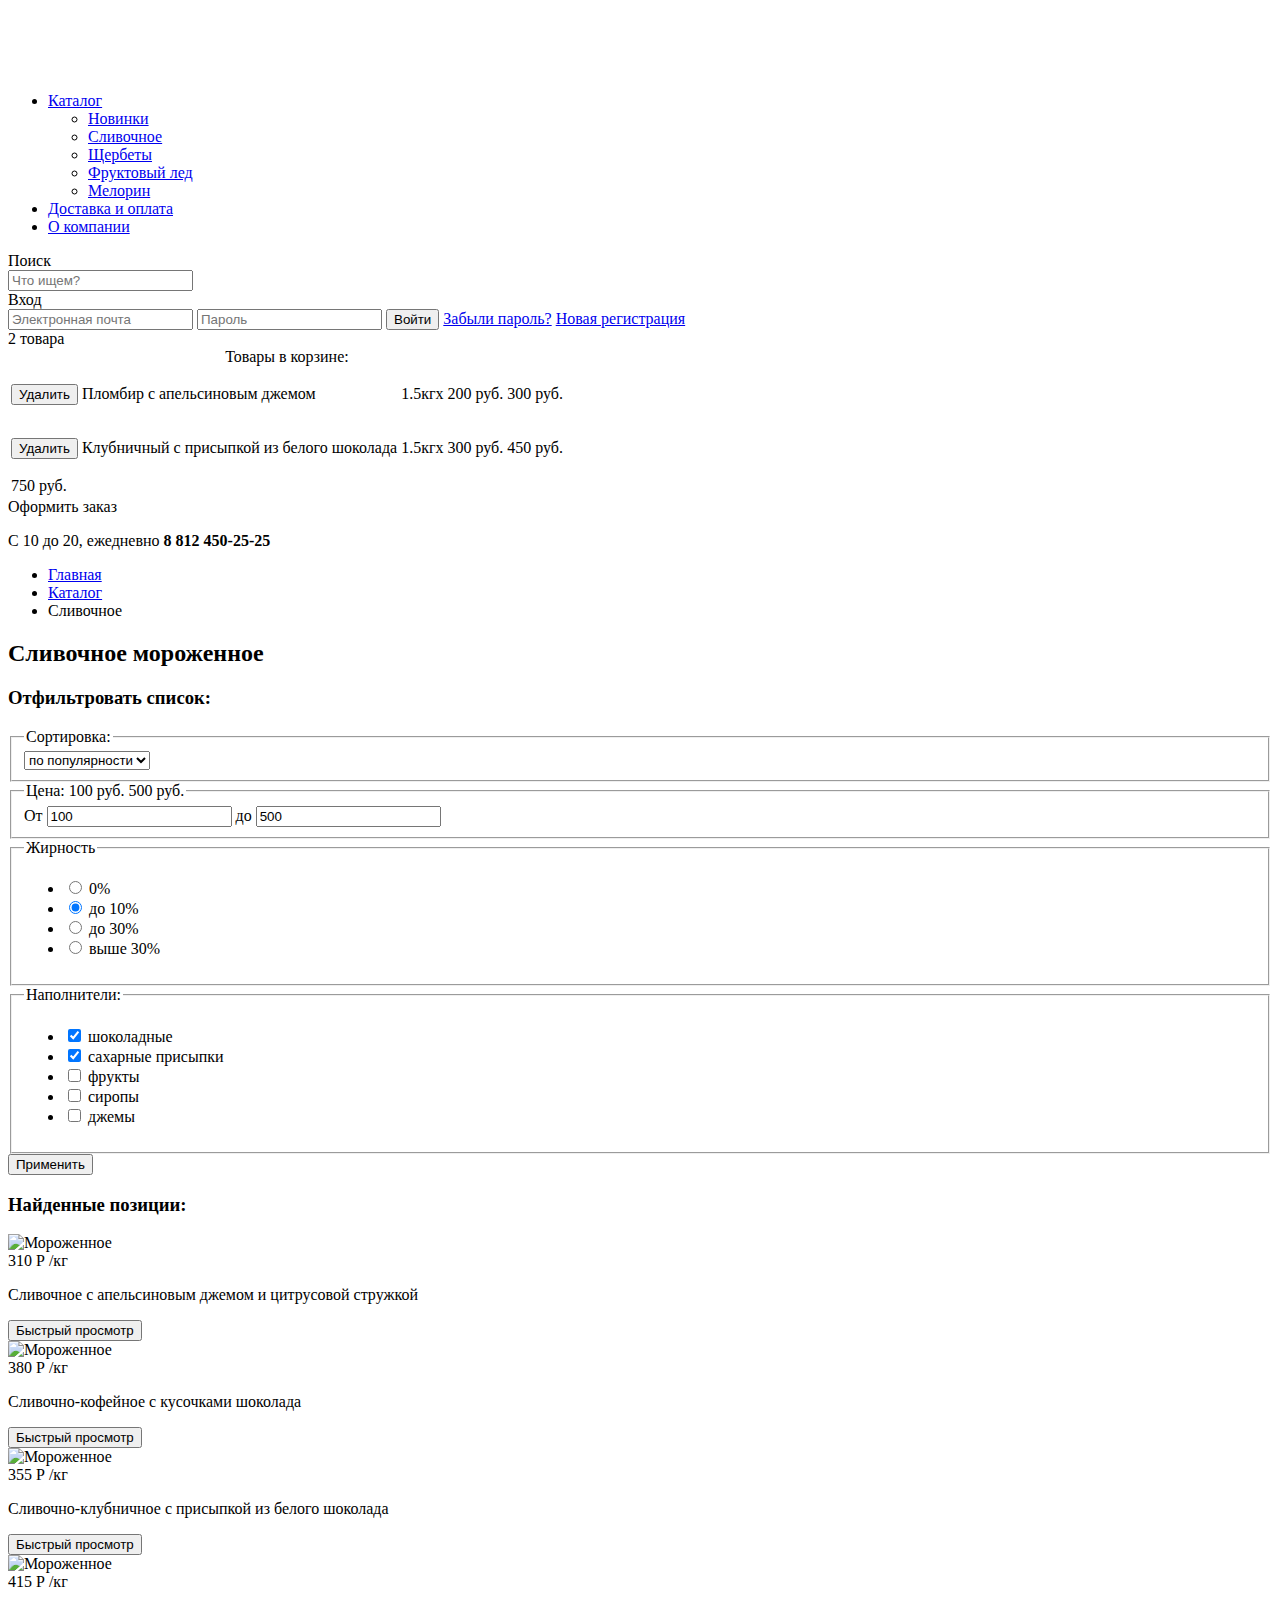
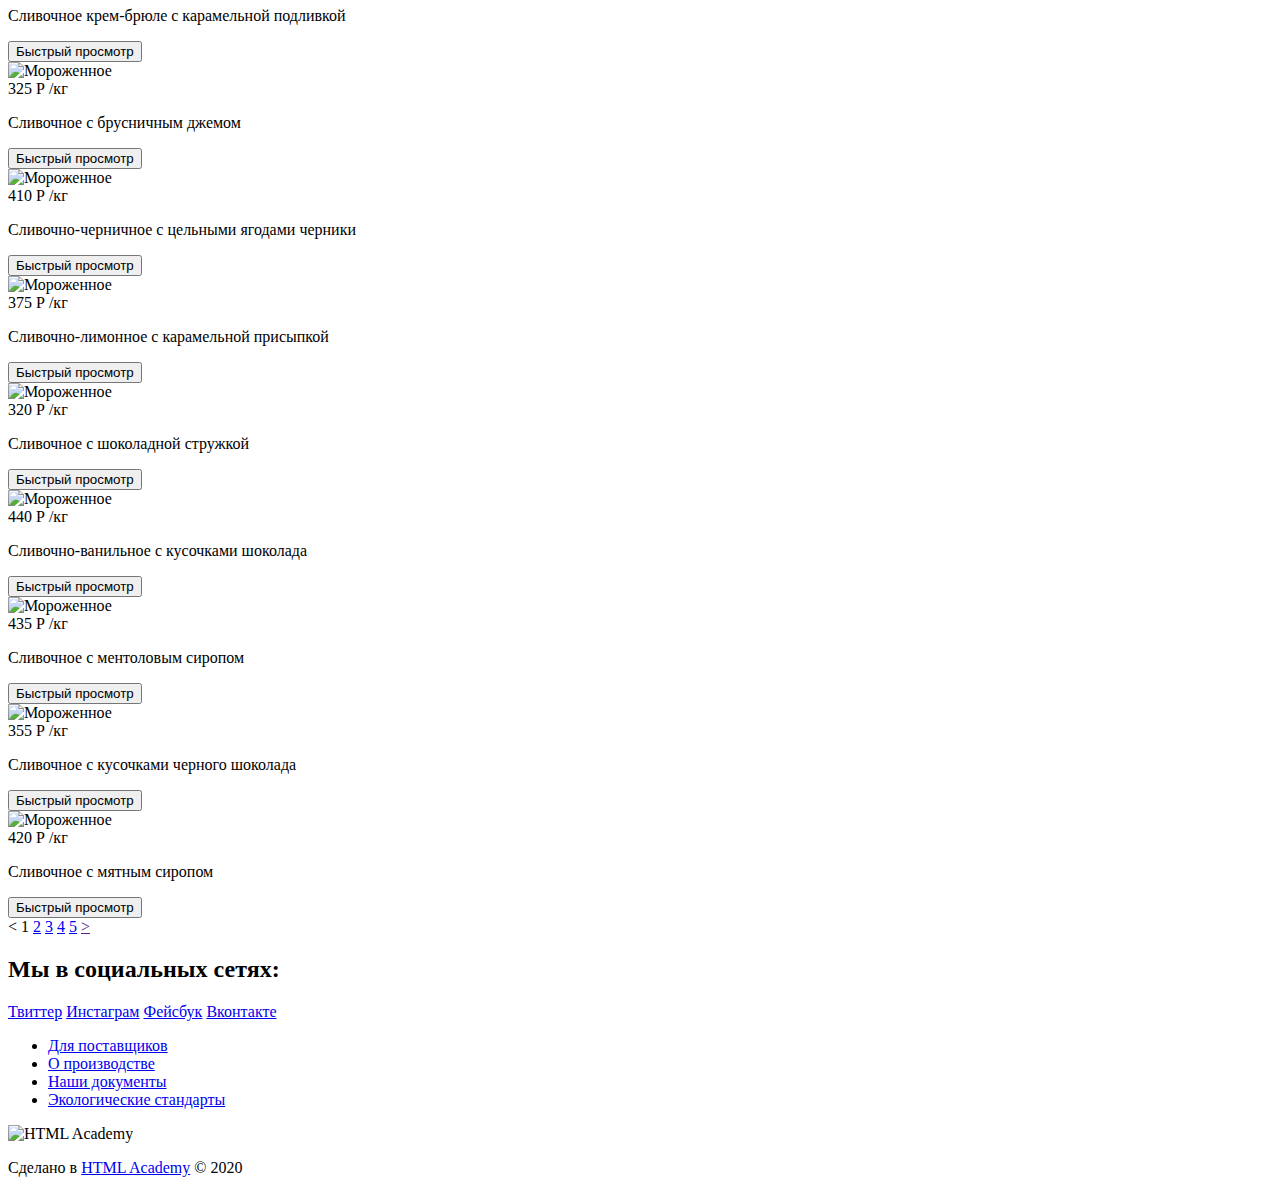
==== catalog.html @ 7e420ec6 "Правки в index" ====
<!DOCTYPE html>
<html lang="ru">
<head>

</head>
<body>
	<div class="page-wraper">
		<header class="page-header">
			<div class="page-header__logo">
				<a href="index.html">
				<img src="img/Logo.svg" alt="GllacyShop">
				</a>
			</div>
		<nav class="main-nav">
			<ul class="main-nav__items">
				<li class="main-nav__item">
					<a href="/" class="main-nav__link">Каталог</a>
					<ul class="main-nav__popup">
						<li class="main-nav__popup-item">
							<a href="/" class="main-nav__popup-header">Новинки</a>
						</li>
						<li class="main-nav__popup-item">
							<a href="/" class="main-nav__popup-link">Сливочное</a>
						</li>
						<li class="main-nav__popup-item">
							<a href="/" class="main-nav__popup-link">Щербеты</a>
						</li>
						<li class="main-nav__popup-item">
							<a href="/" class="main-nav__popup-link">Фруктовый лед</a>
						</li>
						<li class="main-nav__popup-item">
							<a href="/" class="main-nav__popup-link">Мелорин</a>
						</li>
					</ul>
				</li>
				<li class="main-nav__item">
					<a href="/" class="main-nav__link">Доставка и оплата</a>
				</li>
				<li class="main-nav__item">
					<a href="/" class="main-nav__link">О компании</a>
				</li>
			</ul>
		</nav>

			<div class="page-header__search">
				<span class="page-header__search-label">Поиск</span>
				<form class="page-header__search-form" id="search-form" action="/" method="get">
					<input type="text" name="search-query" placeholder="Что ищем?">
				</form>
			</div>

			<div class="page-header__user">
				<div class="page-header__user-login">
					<span class="page-heade__user-label">Вход</span>
					<form class="page-header__login-form" id="login-form" action="/" method="post">
						<input type="email" name="email" placeholder="Электронная почта">
						<input type="password" name="password" placeholder="Пароль">
						<input class="btn page-header__login-button" type="submit" value="Войти">
						<a href="#" class="page-header__login-link">Забыли пароль?</a>
						<a href="#" class="page-header__login-link">Новая регистрация</a>
					</form>
				</div>
				<div class="page-header__user-basket">
					<span class="page-header__basket-label">2 товара</span>
						<div class="page-header__basket-popup">
					
						<table class="page-header__basket-items">
							<caption class="visually-hidden">Товары в корзине:</caption>
							<tbody>
								<tr class="page-header__basket-item">
									<td>
										<button class="btn page-header__item-remove-btn">Удалить</button>
									</td>
									<td>
										<p class="page-header__item-desc">Пломбир с апельсиновым джемом</p>
									</td>
									<td>
										<span class="page-header__item-amount">1.5кг</span>x
										<span class = "page-header__item-price">200 руб.</span>
									</td>
									<td class="page-header__item-sum">300 руб.</td>
								</tr>
								<tr class="page-header__basket-item">
									<td>
										<button class="btn page-header__item-remove-btn">Удалить</button>
									</td>
									<td>
										<p class="page-header__item-desc">Клубничный с присыпкой из белого шоколада</p>
									</td>
									<td>
										<span class="page-header__item-amount">1.5кг</span>x
										<span class = "page-header__item-price">300 руб.</span>
									</td>
									<td class="page-header__item-sum">450 руб.</td>
								</tr>
							</tbody>
							<tfoot>
								<tr>
								<td colspan = "4">
									<span class="page-header__item-total">
										750 руб.
									</span>
								</td>
								</tr>
							</tfoot>
						</table>
						<a class="btn page-header__basket-btn" hred="/">Оформить заказ</a>
					</div>
				</div>
			</div>
			<div class="page-header__contacts">	
			<p>С 10 до 20, ежедневно <b>8 812 450-25-25</b></p>
			</div>
			
		</header>
		<main class="page-content">
			<div class="breadcrumbs">
				<ul class="breadcrumbs__items">
					<li class="breadcrumbs__item">
						<a class="breadcrumbs__link" href="index.html">Главная</a>
					</li>
					<li class="breadcrumbs__item">
						<a href="#" class="breadcrumbs__link">Каталог</a>
					</li>
					<li class="breadcrumbs__item">
						<a class="breadcrumbs__link">Сливочное</a>
					</li>
				</ul>
			</div>
			<section class="catalog">
				<h2 class="catalog__header">Сливочное мороженное</h2>
				<section class="catalog__filter">
				<h3 class="visually-hidden">Отфильтровать список:</h3>
				<form class="filter-form" id="filter-form" action="/" method="post">
					<fieldset class="filter-form__item">
						<legend class="filter-form__title">Сортировка:</legend>
						<select class="filter-form__sort" name="sort">
							<option value="pop">по популярности</option>
							<option value="price">по цене</option>
							<option value="novelty">новинки</option>
						</select>
					</fieldset>
					<fieldset class="filter-form__item">
						<legend class="filter-form__item">Цена:
						<span class="filter-form__price-label filter-form__price-label--nojs">
							<output class="catalog__lower-cost" name="lower-cost">100 руб.</output>
							<output class="catalog__upper-cost" name="upper-cost">500 руб.</output>
						</span>
						</legend>
						<div class="filter-form__price-range">
							От
							<input type="text" name="min-price" value="100">
							до
							<input type="text" name="max-price" value="500">
							<div class="filter-form__price-control filter-form__price-control--nojs">
								<div class="filter-form__range-scale">
									<div class="filter-form__range-bar"></div>
								</div>
								<div class="filter-form__range-min-toggle"></div>
								<div class="filter-form__range-max-toggle"></div>
							</div>
						</div>
					</fieldset>
					<fieldset class="filter-form__item">
						<legend class="filter-form__title">Жирность</legend>
						<ul class="filter-form__fatcontent">
							<li class="filter-form__fatcontent-item">
								<label class="filter-form__radio-control">
									<input type="radio" name="fatcontent" value="0">
									<span class="filter-form__radio-label">0%</span>
								</label>
							</li>

							<li class="filter-form__fatcontent-item">
								<label class="filter-form__radio-control">
									<input type="radio" name="fatcontent" value="b10" checked>
									<span class="filter-form__radio-icon"></span>
									<span class="filter-form__radio-label">до 10%</span>
								</label>
							</li>

							<li class="filter-form__fatcontent-item">
								<label class="filter-form__radio-control">
									<input type="radio" name="fatcontent" value="b30">
									<span class="filter-form__radio-icon"></span>
									<span class="filter-form__radio-label">до 30%</span>
								</label>
							</li>

							<li class="filter-form__fatcontent-item">
								<label class="filter-form__radio-control">
									<input type="radio" name="fatcontent" value="a30">
									<span class="filter-form__radio-icon"></span>
									<span class="filter-form__radio-label">выше 30%</span>
								</label>
							</li>
						</ul>
					</fieldset>
					<fieldset class="filter-form__item">
						<legend class="filter-form__title">Наполнители:</legend>
							<ul class="filter-form__fillers">
								<li class="filter-form__fillers-item">
									<label class="filter-form__checkbox-control">
										<input type="checkbox" name="filler-chocolate" checked>
										<span class="filter-form__checkbox-icon">шоколадные</span>
									</label>
								</li>

								<li class="filter-form__fillers-item">
									<label class="filter-form__checkbox-control">
										<input type="checkbox" name="filler-sugar" checked>
										<span class="filter-form__checkbox-icon">сахарные присыпки</span>
									</label>
								</li>

								<li class="filter-form__fillers-item">
									<label class="filter-form__checkbox-control">
										<input type="checkbox" name="filler-fruit">
										<span class="filter-form__checkbox-icon">фрукты</span>
									</label>
								</li>

								<li class="filter-form__fillers-item">
									<label class="filter-form__checkbox-control">
										<input type="checkbox" name="filler-syrup">
										<span class="filter-form__checkbox-icon">сиропы</span>
									</label>
								</li>

								<li class="filter-form__fillers-item">
									<label class="filter-form__checkbox-control">
										<input type="checkbox" name="filler-jam">
										<span class="filter-form__checkbox-icon">джемы</span>
									</label>
								</li>
							</ul>
					</fieldset>
					<input class="btn catalog__filter-form-btn" type="submit" value="Применить">
				</form>
				</section>	
				<section class="catalog__list">
					<h3 class="visually-hidden">Найденные позиции:</h3>
					<div class="catalog__list-items">
						<div class="product-item">
							<div class="product-item__img-wrap">
								<img class="product-item__img" src="/" alt="Мороженное">
							</div>
							<div class="product-item__price">
								<span class="product-item__cost">310 Р</span>
								<span class="product-item__mount">/кг</span>
							</div>
							<p class="product-item__desc">Сливочное с апельсиновым джемом и цитрусовой стружкой</p>
							<div class="product-item__hover-wrap">
								<button class="btn product-item__btn">Быстрый просмотр</button>
							</div>
						</div>

						<div class="product-item">
							<div class="product-item__img-wrap">
								<img class="product-item__img" src="/" alt="Мороженное">
							</div>
							<div class="product-item__price">
								<span class="product-item__cost">380 Р</span>
								<span class="product-item__mount">/кг</span>
							</div>
							<p class="product-item__desc">Сливочно-кофейное с кусочками шоколада</p>
							<div class="product-item__hover-wrap">
								<button class="btn product-item__btn">Быстрый просмотр</button>
							</div>
						</div>

						<div class="product-item">
							<div class="product-item__img-wrap">
								<img class="product-item__img" src="/" alt="Мороженное">
							</div>
							<div class="product-item__price">
								<span class="product-item__cost">355 Р</span>
								<span class="product-item__mount">/кг</span>
							</div>
							<p class="product-item__desc">Сливочно-клубничное с присыпкой из белого шоколада</p>
							<div class="product-item__hover-wrap">
								<button class="btn product-item__btn">Быстрый просмотр</button>
							</div>
						</div>

						<div class="product-item">
							<div class="product-item__img-wrap">
								<img class="product-item__img" src="/" alt="Мороженное">
							</div>
							<div class="product-item__price">
								<span class="product-item__cost">415 Р</span>
								<span class="product-item__mount">/кг</span>
							</div>
							<p class="product-item__desc">Сливочное крем-брюле с карамельной подливкой</p>
							<div class="product-item__hover-wrap">
								<button class="btn product-item__btn">Быстрый просмотр</button>
							</div>
						</div>

						<div class="product-item">
							<div class="product-item__img-wrap">
								<img class="product-item__img" src="/" alt="Мороженное">
							</div>
							<div class="product-item__price">
								<span class="product-item__cost">325 Р</span>
								<span class="product-item__mount">/кг</span>
							</div>
							<p class="product-item__desc">Сливочное с брусничным джемом</p>
							<div class="product-item__hover-wrap">
								<button class="btn product-item__btn">Быстрый просмотр</button>
							</div>
						</div>

						<div class="product-item">
							<div class="product-item__img-wrap">
								<img class="product-item__img" src="/" alt="Мороженное">
							</div>
							<div class="product-item__price">
								<span class="product-item__cost">410 Р</span>
								<span class="product-item__mount">/кг</span>
							</div>
							<p class="product-item__desc">Сливочно-черничное с цельными ягодами черники</p>
							<div class="product-item__hover-wrap">
								<button class="btn product-item__btn">Быстрый просмотр</button>
							</div>
						</div>

						<div class="product-item">
							<div class="product-item__img-wrap">
								<img class="product-item__img" src="/" alt="Мороженное">
							</div>
							<div class="product-item__price">
								<span class="product-item__cost">375 Р</span>
								<span class="product-item__mount">/кг</span>
							</div>
							<p class="product-item__desc">Сливочно-лимонное с карамельной присыпкой</p>
							<div class="product-item__hover-wrap">
								<button class="btn product-item__btn">Быстрый просмотр</button>
							</div>
						</div>

						<div class="product-item">
							<div class="product-item__img-wrap">
								<img class="product-item__img" src="/" alt="Мороженное">
							</div>
							<div class="product-item__price">
								<span class="product-item__cost">320 Р</span>
								<span class="product-item__mount">/кг</span>
							</div>
							<p class="product-item__desc">Сливочное с шоколадной стружкой</p>
							<div class="product-item__hover-wrap">
								<button class="btn product-item__btn">Быстрый просмотр</button>
							</div>
						</div>

						<div class="product-item">
							<div class="product-item__img-wrap">
								<img class="product-item__img" src="/" alt="Мороженное">
							</div>
							<div class="product-item__price">
								<span class="product-item__cost">440 Р</span>
								<span class="product-item__mount">/кг</span>
							</div>
							<p class="product-item__desc">Сливочно-ванильное с кусочками шоколада</p>
							<div class="product-item__hover-wrap">
								<button class="btn product-item__btn">Быстрый просмотр</button>
							</div>
						</div>

						<div class="product-item">
							<div class="product-item__img-wrap">
								<img class="product-item__img" src="/" alt="Мороженное">
							</div>
							<div class="product-item__price">
								<span class="product-item__cost">435 Р</span>
								<span class="product-item__mount">/кг</span>
							</div>
							<p class="product-item__desc">Сливочное с ментоловым сиропом</p>
							<div class="product-item__hover-wrap">
								<button class="btn product-item__btn">Быстрый просмотр</button>
							</div>
						</div>

						<div class="product-item">
							<div class="product-item__img-wrap">
								<img class="product-item__img" src="/" alt="Мороженное">
							</div>
							<div class="product-item__price">
								<span class="product-item__cost">355 Р</span>
								<span class="product-item__mount">/кг</span>
							</div>
							<p class="product-item__desc">Сливочное с кусочками черного шоколада</p>
							<div class="product-item__hover-wrap">
								<button class="btn product-item__btn">Быстрый просмотр</button>
							</div>
						</div>

						<div class="product-item">
							<div class="product-item__img-wrap">
								<img class="product-item__img" src="/" alt="Мороженное">
							</div>
							<div class="product-item__price">
								<span class="product-item__cost">420 Р</span>
								<span class="product-item__mount">/кг</span>
							</div>
							<p class="product-item__desc">Сливочное с мятным сиропом</p>
							<div class="product-item__hover-wrap">
								<button class="btn product-item__btn">Быстрый просмотр</button>
							</div>
						</div>
					</div>
				</section>
				<div class="catalog__paginator">
					<a class="catalog__prev-page">&lt;</a>
					<a class="catalog__curr-page">1</a>
					<a href="#">2</a>
					<a href="#">3</a>
					<a href="#">4</a>
					<a href="#">5</a>
					<a class="catalog__next-page" href="">&gt;</a>
				</div>			
			</section>
		</main>
		<footer class="page-footer">
			<section class="social">
				<h2 class="visually-hidden">Мы в социальных сетях:</h2>
					<a class="social__btn social__btn--tw" href="http://twitter.com">Твиттер</a>
					<a class="social__btn social__btn--inst" href="https://www.instagram.com">Инстаграм</a>
					<a class="social__btn social__btn--fb" href="http://facebook.com">Фейсбук</a>
					<a class="social__btn social__btn--vk" href="http://vk.com">Вконтакте</a>
			</section>
				<div class="page-footer__nav">
					<ul class="page-footer__nav-items">
						<li class="page-footer__nav-item page-footer__nav-item--partners">
							<a href="#">Для поставщиков</a>
						</li>
						<li class="page-footer__nav-item">
							<a href="#">О производстве</a>
						</li>
						<li class="page-footer__nav-item">
							<a href="#">Наши документы</a>
						</li>
						<li class="page-footer__nav-item">
							<a href="#">Экологические стандарты</a>
						</li>
					</ul>
				</div>
				<div class="page-footer__copyright">
					<img class="page-footer__copyright-logo" src="/" alt="HTML Academy">
						<p>
						Сделано в <a href="https://htmlacademy.ru">HTML Academy</a> © 2020
						</p>
				</div>
		</footer>
		</div>
							
	</body>
</html>
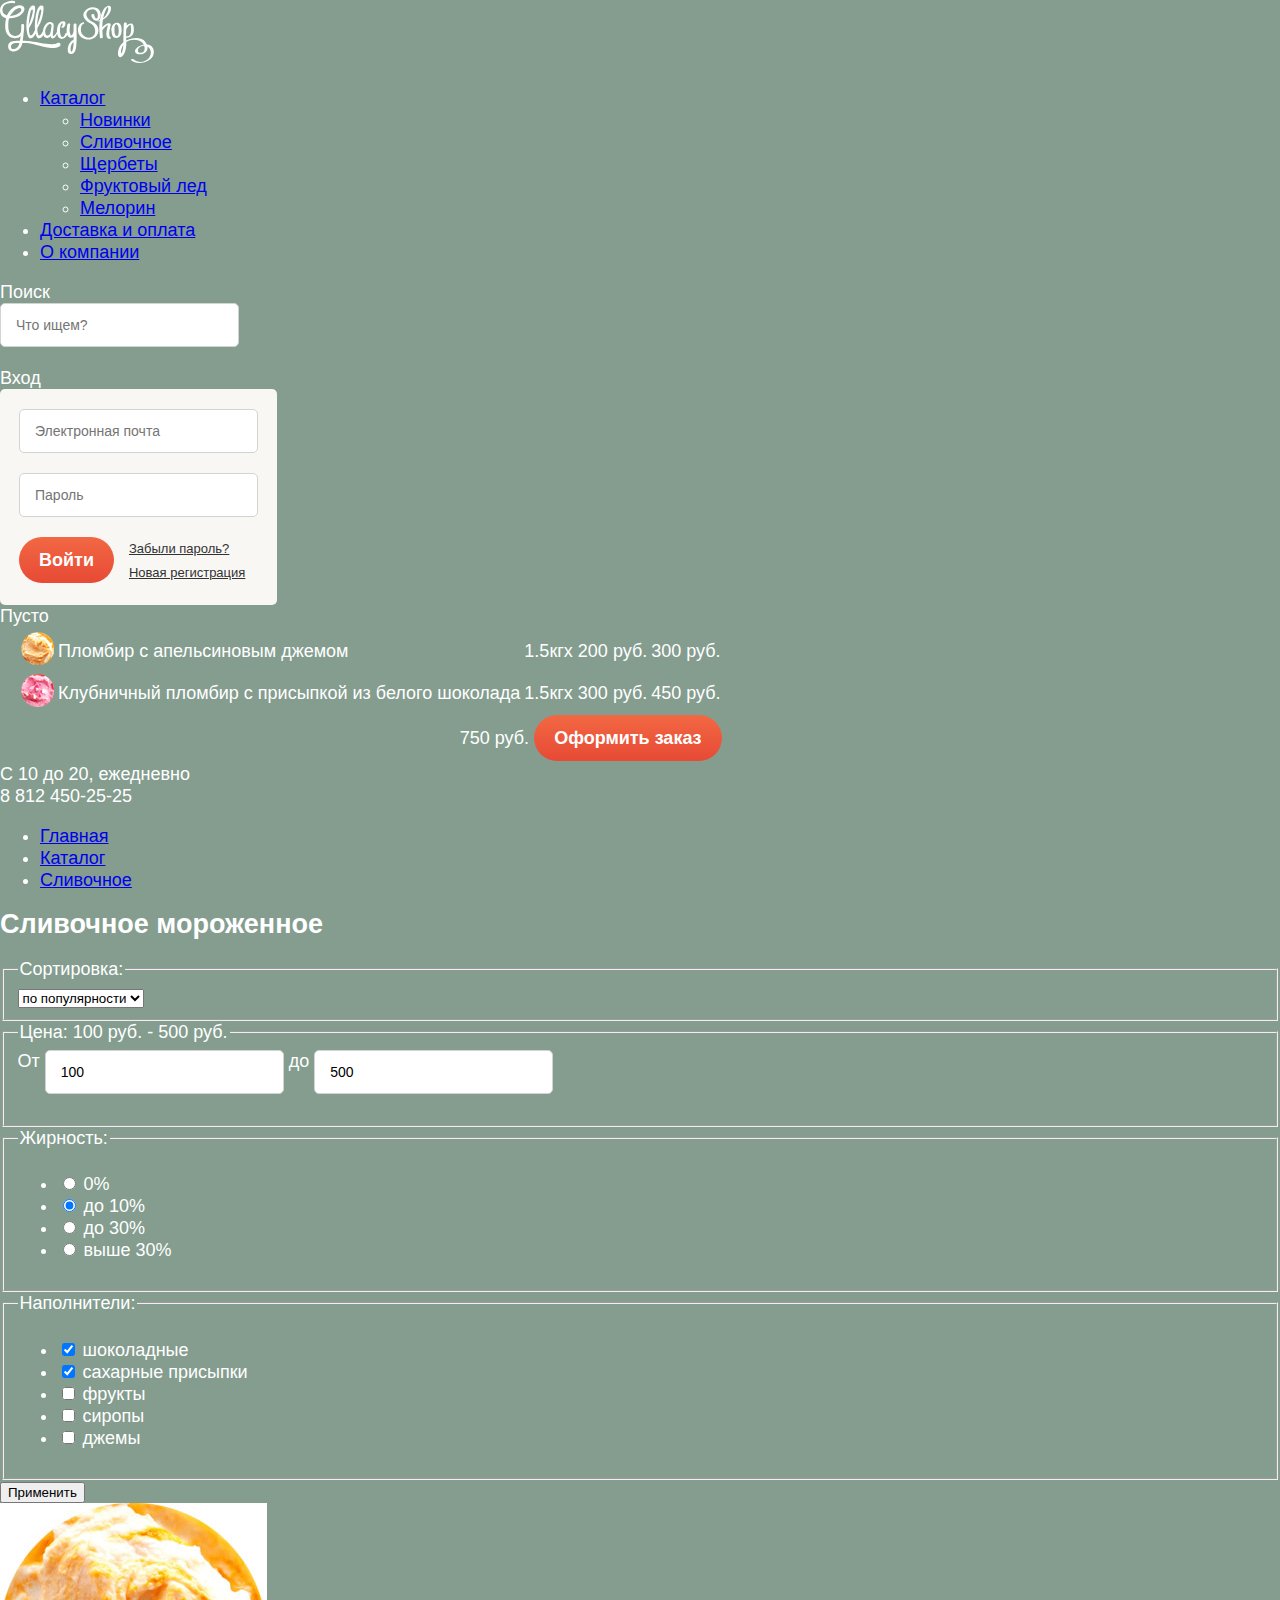
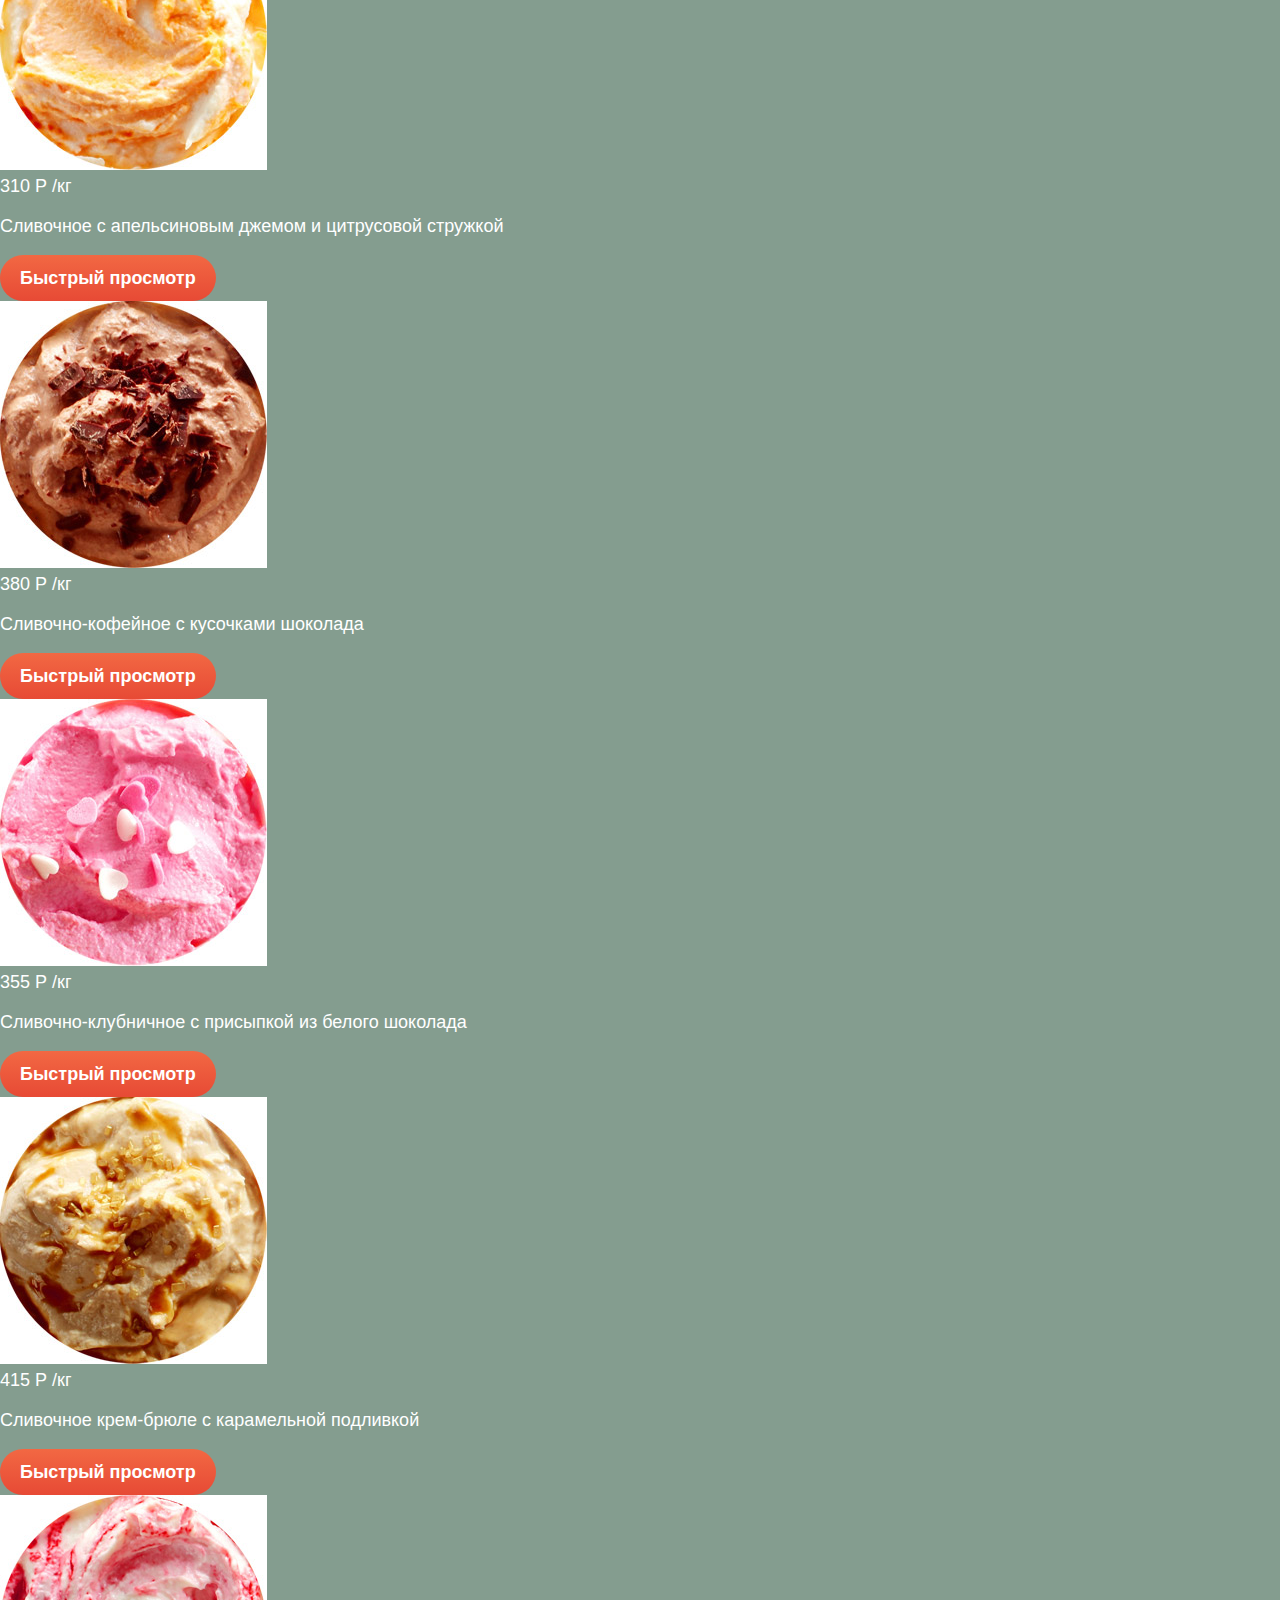
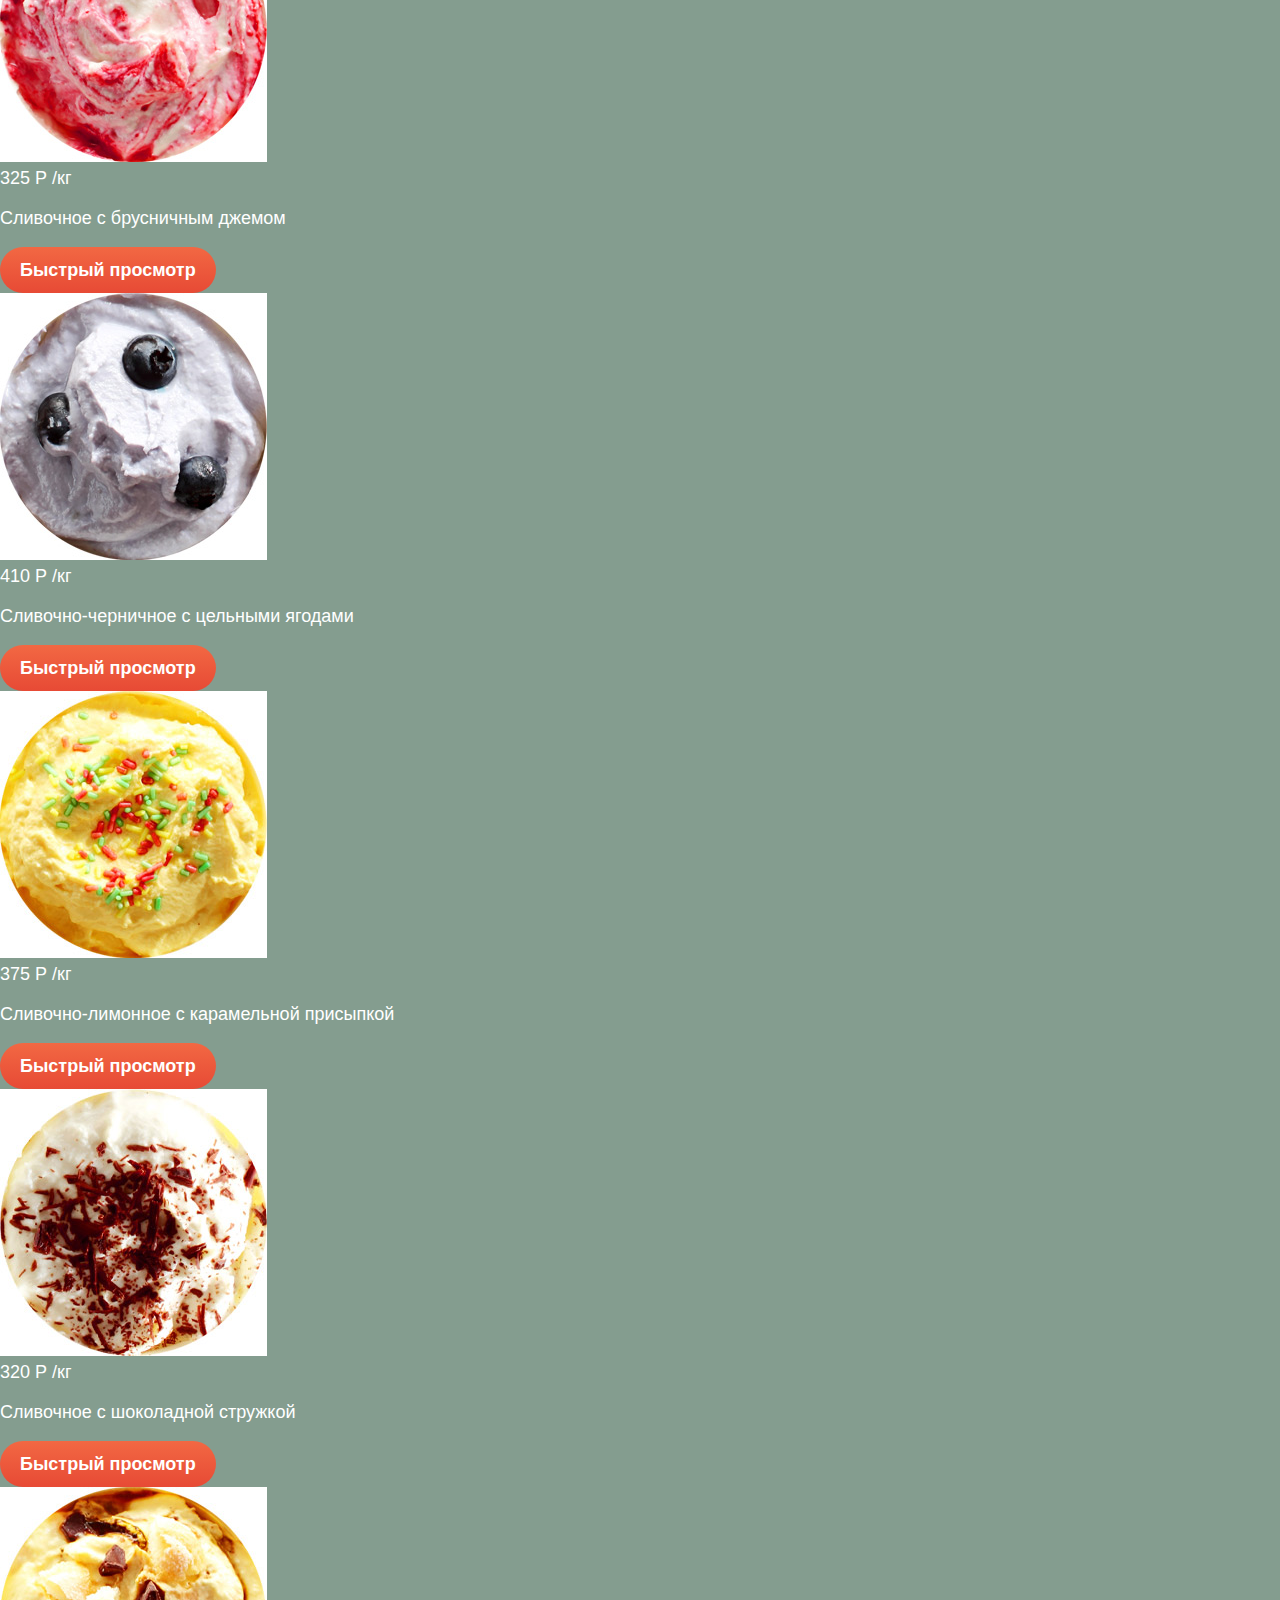
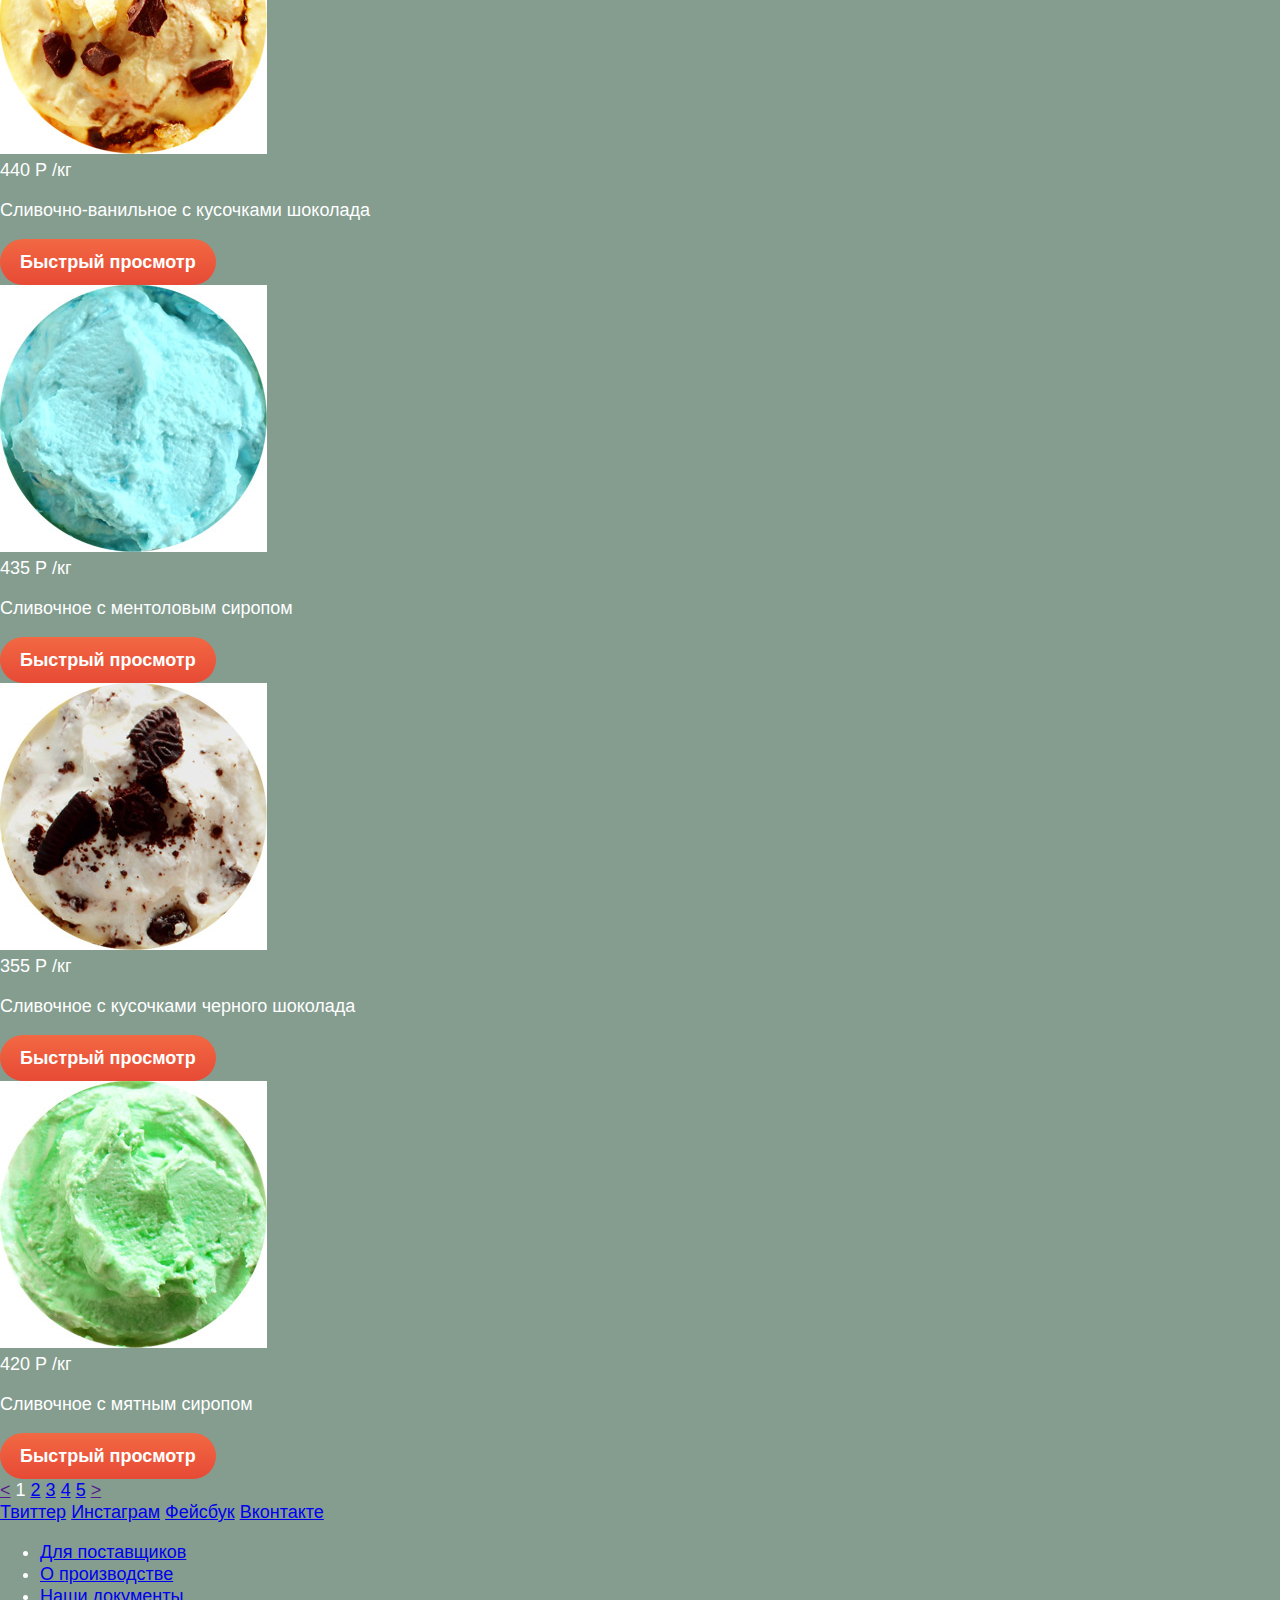
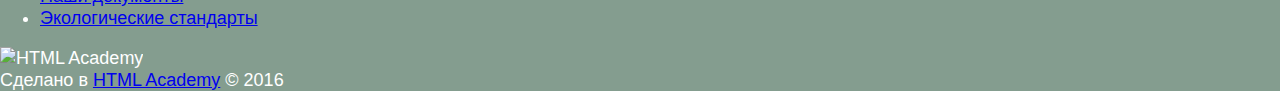
==== commit 0f27a7d1: "style.css" ====
--- a/catalog.html
+++ b/catalog.html
@@ -1,20 +1,20 @@
 <!DOCTYPE html>
 <html lang="ru">
 <head>
-
+	<meta charset="utf-8">
+	<title>Gllacy</title>
+	<link rel="stylesheet" href="css/style.css">
 </head>
 <body>
 	<div class="page-wraper">
 		<header class="page-header">
 			<div class="page-header__logo">
-				<a href="index.html">
 				<img src="img/Logo.svg" alt="GllacyShop">
-				</a>
 			</div>
 		<nav class="main-nav">
 			<ul class="main-nav__items">
 				<li class="main-nav__item">
-					<a href="/" class="main-nav__link">Каталог</a>
+					<a href="/catalog.html" class="main-nav__link">Каталог</a>
 					<ul class="main-nav__popup">
 						<li class="main-nav__popup-item">
 							<a href="/" class="main-nav__popup-header">Новинки</a>
@@ -43,7 +43,8 @@
 		</nav>
 
 			<div class="page-header__search">
-				<span class="page-header__search-label">Поиск</span>
+				<span class="page-header__search-label">Поиск
+				</span>
 				<form class="page-header__search-form" id="search-form" action="/" method="get">
 					<input type="text" name="search-query" placeholder="Что ищем?">
 				</form>
@@ -51,87 +52,107 @@
 
 			<div class="page-header__user">
 				<div class="page-header__user-login">
-					<span class="page-heade__user-label">Вход</span>
-					<form class="page-header__login-form" id="login-form" action="/" method="post">
+					<span class="page-header__label page-header__label--login">Вход</span>
+					<form class="login-form" id="login-form" action="/" method="post">
 						<input type="email" name="email" placeholder="Электронная почта">
 						<input type="password" name="password" placeholder="Пароль">
-						<input class="btn page-header__login-button" type="submit" value="Войти">
-						<a href="#" class="page-header__login-link">Забыли пароль?</a>
-						<a href="#" class="page-header__login-link">Новая регистрация</a>
+						<input class="btn" type="submit" value="Войти">
+						<div class="login-form__link-items">
+						<a class="login-form__link-item" href="#">Забыли пароль?</a>
+						<a class="login-form__link-item" href="#">Новая регистрация</a>
+						</div>
 					</form>
 				</div>
 				<div class="page-header__user-basket">
-					<span class="page-header__basket-label">2 товара</span>
+					<span class="page-header__label page-header__label--basket">Пусто</span>
 						<div class="page-header__basket-popup">
-					
-						<table class="page-header__basket-items">
+						<table class="basket-table">
 							<caption class="visually-hidden">Товары в корзине:</caption>
 							<tbody>
-								<tr class="page-header__basket-item">
-									<td>
-										<button class="btn page-header__item-remove-btn">Удалить</button>
-									</td>
-									<td>
-										<p class="page-header__item-desc">Пломбир с апельсиновым джемом</p>
-									</td>
-									<td>
-										<span class="page-header__item-amount">1.5кг</span>x
-										<span class = "page-header__item-price">200 руб.</span>
-									</td>
-									<td class="page-header__item-sum">300 руб.</td>
+								<tr class="basket-table__item">
+									<td class="basket-table__col-control">
+										<button class="basket-table__btn basket-table__btn--remove">Удалить</button>
+									</td>
+									<td class="basket-table__col-preview">
+										<img src="img/basket-icon-1.png" alt="Пломбир с апельсиновым джемом">
+									</td>
+									<td class="basket-table__col-label">Пломбир с апельсиновым джемом</td>
+									<td class="basket-table__col-price">
+										<span class="basket-table__amount">1.5кг</span>x
+										<span class = "basket-table__price">200 руб.</span>
+									</td>
+									<td class="basket-table__col-sum">
+										<span class="basket-table__sum">300 руб.</span>
+									</td>
 								</tr>
-								<tr class="page-header__basket-item">
-									<td>
-										<button class="btn page-header__item-remove-btn">Удалить</button>
-									</td>
-									<td>
-										<p class="page-header__item-desc">Клубничный с присыпкой из белого шоколада</p>
-									</td>
-									<td>
-										<span class="page-header__item-amount">1.5кг</span>x
-										<span class = "page-header__item-price">300 руб.</span>
-									</td>
-									<td class="page-header__item-sum">450 руб.</td>
+								<tr class="basket-table__item">
+									<td class="basket-table__col-control">
+										<button class="basket-table__btn basket-table__btn--remove">Удалить</button>
+									</td>
+
+									<td class="basket-table__col-preview">
+										<img src="img/basket-icon-2.png" alt="Клубничный пломбир с присыпкой из белого шоколада">
+									</td>
+									<td class="basket-table__col-label">
+										Клубничный пломбир с присыпкой из белого шоколада
+									</td>
+									<td class="basket-table__col-price">
+										<span class="basket-table__amount">1.5кг</span>x
+										<span class = "basket-table__price">300 руб.</span>
+									</td>
+									<td class="basket-table__col-sum">
+										<span class="basket-table__sum">450 руб.</span>
+									</td>
 								</tr>
 							</tbody>
 							<tfoot>
-								<tr>
-								<td colspan = "4">
-									<span class="page-header__item-total">
+								<tr class="basket-table__item basket-table__item--total">
+								<td colspan = "5">
+									<span class="basket-table__total">
 										750 руб.
 									</span>
+									<a class="btn" href="/">Оформить заказ</a>
 								</td>
 								</tr>
 							</tfoot>
 						</table>
-						<a class="btn page-header__basket-btn" hred="/">Оформить заказ</a>
 					</div>
 				</div>
 			</div>
+
 			<div class="page-header__contacts">	
-			<p>С 10 до 20, ежедневно <b>8 812 450-25-25</b></p>
+				<div class="page-header__contacts-days">С 10 до 20, ежедневно</div>
+				<div class="page-header__contacts-tel">8 812 450-25-25</div>
 			</div>
-			
 		</header>
+
+
+
 		<main class="page-content">
 			<div class="breadcrumbs">
 				<ul class="breadcrumbs__items">
+
 					<li class="breadcrumbs__item">
 						<a class="breadcrumbs__link" href="index.html">Главная</a>
 					</li>
+
 					<li class="breadcrumbs__item">
 						<a href="#" class="breadcrumbs__link">Каталог</a>
 					</li>
+
 					<li class="breadcrumbs__item">
-						<a class="breadcrumbs__link">Сливочное</a>
+						<a href="#" class="breadcrumbs__link">Сливочное</a>
 					</li>
+
 				</ul>
 			</div>
+
+
 			<section class="catalog">
 				<h2 class="catalog__header">Сливочное мороженное</h2>
 				<section class="catalog__filter">
 				<h3 class="visually-hidden">Отфильтровать список:</h3>
-				<form class="filter-form" id="filter-form" action="/" method="post">
+				<form class="filter-form" id="filter-form" action="/" method="get">
 					<fieldset class="filter-form__item">
 						<legend class="filter-form__title">Сортировка:</legend>
 						<select class="filter-form__sort" name="sort">
@@ -141,17 +162,17 @@
 						</select>
 					</fieldset>
 					<fieldset class="filter-form__item">
-						<legend class="filter-form__item">Цена:
+						<legend class="filter-form__title">Цена:
 						<span class="filter-form__price-label filter-form__price-label--nojs">
-							<output class="catalog__lower-cost" name="lower-cost">100 руб.</output>
+							<output class="catalog__lower-cost" name="lower-cost">100 руб.</output> -
 							<output class="catalog__upper-cost" name="upper-cost">500 руб.</output>
 						</span>
 						</legend>
 						<div class="filter-form__price-range">
 							От
-							<input type="text" name="min-price" value="100">
+							<input type="text" name="min-price" value="100" pattern="[0-9]*">
 							до
-							<input type="text" name="max-price" value="500">
+							<input type="text" name="max-price" value="500" pattern="[0-9]*">
 							<div class="filter-form__price-control filter-form__price-control--nojs">
 								<div class="filter-form__range-scale">
 									<div class="filter-form__range-bar"></div>
@@ -162,11 +183,12 @@
 						</div>
 					</fieldset>
 					<fieldset class="filter-form__item">
-						<legend class="filter-form__title">Жирность</legend>
+						<legend class="filter-form__title">Жирность:</legend>
 						<ul class="filter-form__fatcontent">
 							<li class="filter-form__fatcontent-item">
 								<label class="filter-form__radio-control">
 									<input type="radio" name="fatcontent" value="0">
+									<span class="filter-form__radio-icon"></span>
 									<span class="filter-form__radio-label">0%</span>
 								</label>
 							</li>
@@ -202,40 +224,45 @@
 								<li class="filter-form__fillers-item">
 									<label class="filter-form__checkbox-control">
 										<input type="checkbox" name="filler-chocolate" checked>
-										<span class="filter-form__checkbox-icon">шоколадные</span>
+										<span class="filter-form__checkbox-icon"></span>
+										<span class="filter-form__checkbox-label">шоколадные</span>
 									</label>
 								</li>
 
 								<li class="filter-form__fillers-item">
 									<label class="filter-form__checkbox-control">
 										<input type="checkbox" name="filler-sugar" checked>
-										<span class="filter-form__checkbox-icon">сахарные присыпки</span>
+										<span class="filter-form__checkbox-icon"></span>
+										<span class="filter-form__checkbox-label">сахарные присыпки</span>
 									</label>
 								</li>
 
 								<li class="filter-form__fillers-item">
 									<label class="filter-form__checkbox-control">
 										<input type="checkbox" name="filler-fruit">
-										<span class="filter-form__checkbox-icon">фрукты</span>
+										<span class="filter-form__checkbox-icon"></span>
+										<span class="filter-form__checkbox-label">фрукты</span>
 									</label>
 								</li>
 
 								<li class="filter-form__fillers-item">
 									<label class="filter-form__checkbox-control">
 										<input type="checkbox" name="filler-syrup">
-										<span class="filter-form__checkbox-icon">сиропы</span>
+										<span class="filter-form__checkbox-icon"></span>
+										<span class="filter-form__checkbox-label">сиропы</span>
 									</label>
 								</li>
 
 								<li class="filter-form__fillers-item">
 									<label class="filter-form__checkbox-control">
 										<input type="checkbox" name="filler-jam">
-										<span class="filter-form__checkbox-icon">джемы</span>
+										<span class="filter-form__checkbox-icon"></span>
+										<span class="filter-form__checkbox-label">джемы</span>
 									</label>
 								</li>
 							</ul>
 					</fieldset>
-					<input class="btn catalog__filter-form-btn" type="submit" value="Применить">
+					<input class="filter-form__btn" type="submit" value="Применить">
 				</form>
 				</section>	
 				<section class="catalog__list">
@@ -243,7 +270,8 @@
 					<div class="catalog__list-items">
 						<div class="product-item">
 							<div class="product-item__img-wrap">
-								<img class="product-item__img" src="/" alt="Мороженное">
+								<img class="product-item__img" src="img/ice-cream-1.jpg" width="267"
+								height="267" alt="Сливочное с апельсиновым джемом и цитрусовой стружкой">
 							</div>
 							<div class="product-item__price">
 								<span class="product-item__cost">310 Р</span>
@@ -257,7 +285,8 @@
 
 						<div class="product-item">
 							<div class="product-item__img-wrap">
-								<img class="product-item__img" src="/" alt="Мороженное">
+								<img class="product-item__img" src="img/ice-cream-2.jpg" width="267"
+								height="267" alt="Сливочно-кофейное с кусочками шоколада">
 							</div>
 							<div class="product-item__price">
 								<span class="product-item__cost">380 Р</span>
@@ -271,7 +300,8 @@
 
 						<div class="product-item">
 							<div class="product-item__img-wrap">
-								<img class="product-item__img" src="/" alt="Мороженное">
+								<img class="product-item__img" src="img/ice-cream-3.jpg" width="267"
+								height="267" alt="Сливочно-клубничное с присыпкой из белого шоколада">
 							</div>
 							<div class="product-item__price">
 								<span class="product-item__cost">355 Р</span>
@@ -285,7 +315,8 @@
 
 						<div class="product-item">
 							<div class="product-item__img-wrap">
-								<img class="product-item__img" src="/" alt="Мороженное">
+								<img class="product-item__img" src="img/ice-cream-4.jpg" width="267"
+								height="267" alt="Сливочное крем-брюле с карамельной подливкой">
 							</div>
 							<div class="product-item__price">
 								<span class="product-item__cost">415 Р</span>
@@ -296,10 +327,11 @@
 								<button class="btn product-item__btn">Быстрый просмотр</button>
 							</div>
 						</div>
-
-						<div class="product-item">
-							<div class="product-item__img-wrap">
-								<img class="product-item__img" src="/" alt="Мороженное">
+						
+						<div class="product-item">
+							<div class="product-item__img-wrap">
+								<img class="product-item__img" src="img/ice-cream-5.jpg" width="267"
+								height="267" alt="Сливочное с брусничным джемом">
 							</div>
 							<div class="product-item__price">
 								<span class="product-item__cost">325 Р</span>
@@ -313,21 +345,23 @@
 
 						<div class="product-item">
 							<div class="product-item__img-wrap">
-								<img class="product-item__img" src="/" alt="Мороженное">
+								<img class="product-item__img" src="img/ice-cream-6.jpg" width="267"
+								height="267" alt="Сливочно-черничное с цельными ягодами">
 							</div>
 							<div class="product-item__price">
 								<span class="product-item__cost">410 Р</span>
 								<span class="product-item__mount">/кг</span>
 							</div>
-							<p class="product-item__desc">Сливочно-черничное с цельными ягодами черники</p>
-							<div class="product-item__hover-wrap">
-								<button class="btn product-item__btn">Быстрый просмотр</button>
-							</div>
-						</div>
-
-						<div class="product-item">
-							<div class="product-item__img-wrap">
-								<img class="product-item__img" src="/" alt="Мороженное">
+							<p class="product-item__desc">Сливочно-черничное с цельными ягодами</p>
+							<div class="product-item__hover-wrap">
+								<button class="btn product-item__btn">Быстрый просмотр</button>
+							</div>
+						</div>
+
+						<div class="product-item">
+							<div class="product-item__img-wrap">
+								<img class="product-item__img" src="img/ice-cream-7.jpg" width="267"
+								height="267" alt="Сливочно-лимонное с карамельной присыпкой">
 							</div>
 							<div class="product-item__price">
 								<span class="product-item__cost">375 Р</span>
@@ -341,7 +375,8 @@
 
 						<div class="product-item">
 							<div class="product-item__img-wrap">
-								<img class="product-item__img" src="/" alt="Мороженное">
+								<img class="product-item__img" src="img/ice-cream-8.jpg" width="267"
+								height="267" alt="Сливочное с шоколадной стружкой">
 							</div>
 							<div class="product-item__price">
 								<span class="product-item__cost">320 Р</span>
@@ -353,9 +388,11 @@
 							</div>
 						</div>
 
-						<div class="product-item">
-							<div class="product-item__img-wrap">
-								<img class="product-item__img" src="/" alt="Мороженное">
+
+						<div class="product-item">
+							<div class="product-item__img-wrap">
+								<img class="product-item__img" src="img/ice-cream-9.jpg" width="267"
+								height="267" alt="Сливочно-ванильное с кусочками шоколада">
 							</div>
 							<div class="product-item__price">
 								<span class="product-item__cost">440 Р</span>
@@ -367,9 +404,11 @@
 							</div>
 						</div>
 
-						<div class="product-item">
-							<div class="product-item__img-wrap">
-								<img class="product-item__img" src="/" alt="Мороженное">
+
+						<div class="product-item">
+							<div class="product-item__img-wrap">
+								<img class="product-item__img" src="img/ice-cream-10.jpg" width="267"
+								height="267" alt="Сливочное с ментоловым сиропом">
 							</div>
 							<div class="product-item__price">
 								<span class="product-item__cost">435 Р</span>
@@ -381,9 +420,11 @@
 							</div>
 						</div>
 
-						<div class="product-item">
-							<div class="product-item__img-wrap">
-								<img class="product-item__img" src="/" alt="Мороженное">
+
+						<div class="product-item">
+							<div class="product-item__img-wrap">
+								<img class="product-item__img" src="img/ice-cream-11.jpg" width="267"
+								height="267" alt="Сливочное с кусочками черного шоколада">
 							</div>
 							<div class="product-item__price">
 								<span class="product-item__cost">355 Р</span>
@@ -395,9 +436,11 @@
 							</div>
 						</div>
 
-						<div class="product-item">
-							<div class="product-item__img-wrap">
-								<img class="product-item__img" src="/" alt="Мороженное">
+
+						<div class="product-item">
+							<div class="product-item__img-wrap">
+								<img class="product-item__img" src="img/ice-cream-12.jpg" width="267"
+								height="267" alt="Сливочное с мятным сиропом">
 							</div>
 							<div class="product-item__price">
 								<span class="product-item__cost">420 Р</span>
@@ -410,14 +453,14 @@
 						</div>
 					</div>
 				</section>
-				<div class="catalog__paginator">
-					<a class="catalog__prev-page">&lt;</a>
-					<a class="catalog__curr-page">1</a>
-					<a href="#">2</a>
-					<a href="#">3</a>
-					<a href="#">4</a>
-					<a href="#">5</a>
-					<a class="catalog__next-page" href="">&gt;</a>
+				<div class="paginator">
+					<a class="paginator__page-link paginator__page-link--prev" href="">&lt;</a>
+					<a class="paginator__page-link paginator__page-link--active">1</a>
+					<a href="#" class="paginator__page-link">2</a>
+					<a href="#" class="paginator__page-link">3</a>
+					<a href="#" class="paginator__page-link">4</a>
+					<a href="#" class="paginator__page-link">5</a>
+					<a class="paginator__page-link paginator__page-link--next" href="">&gt;</a>
 				</div>			
 			</section>
 		</main>
@@ -431,28 +474,34 @@
 			</section>
 				<div class="page-footer__nav">
 					<ul class="page-footer__nav-items">
-						<li class="page-footer__nav-item page-footer__nav-item--partners">
-							<a href="#">Для поставщиков</a>
-						</li>
+						<li class="page-footer__nav-item page-footer__nav-item--like">
+							<a class="page-footer__nav-link" href="#">Для поставщиков</a>
+						</li>
+
 						<li class="page-footer__nav-item">
-							<a href="#">О производстве</a>
-						</li>
+							<a class="page-footer__nav-link" href="#">О производстве</a>
+						</li>
+
 						<li class="page-footer__nav-item">
-							<a href="#">Наши документы</a>
-						</li>
+							<a class="page-footer__nav-link" href="#">Наши документы</a>
+						</li>
+
 						<li class="page-footer__nav-item">
-							<a href="#">Экологические стандарты</a>
-						</li>
+							<a class="page-footer__nav-link" href="#">Экологические стандарты</a>
+						</li>
+
 					</ul>
 				</div>
+
 				<div class="page-footer__copyright">
-					<img class="page-footer__copyright-logo" src="/" alt="HTML Academy">
-						<p>
-						Сделано в <a href="https://htmlacademy.ru">HTML Academy</a> © 2020
-						</p>
+					<img class="page-footer__copyright-logo" src="img/logo-htmlacademy-small" width="108" height="38" alt="HTML Academy">
+						<div class="page-footer__copyright-label">
+						Сделано в <a class="page-footer__copyright-link" href="https://htmlacademy.ru">HTML Academy</a> © 2016
+						</div>
 				</div>
+
 		</footer>
 		</div>
 							
 	</body>
-</html>
+</html>--- a/css/style.css
+++ b/css/style.css
@@ -0,0 +1,155 @@
+@font-face {
+font-family: "Roboto";
+src: local("Roboto Regular"), local("Roboto-Regular"), url("../fonts/roboto.woff") format("woff"), url("../fonts/roboto.woff2") format("woff2");
+font-weight: normal;
+font-style: normal;
+}
+@font-face {
+font-family: "Roboto";
+src: local("Roboto Medium"), local("Roboto-Medium"), url("../fonts/robotomedium.woff") format("woff"), url("../fonts/robotomedium.woff2") format("woff2");
+font-weight: bold;
+font-style: normal;
+}
+
+html,
+body {
+	margin: 0px;
+	padding: 0px;
+	font-family: "Roboto", "Arial", "sans-serif";
+	font-size: 18px;
+	line-height: 22px;
+	font-style:normal;
+	font-weight: normal;
+	color: #ffffff;
+	background-color: #849d8f;
+}
+
+input[type=text],
+input[type=email],
+input[type=password] {
+	display: inline-block;
+	vertical-align: top;
+	box-sizing: border-box;
+	padding: 9px 15px;
+	margin:0;
+	margin-bottom: 20px;
+	min-width: 239px;
+	font-family: "Roboto", "Arial", "sans-serif";
+	font-size: 14px;
+	line-height: 24px;
+	font-style: normal;
+	font-weight: normal;
+	border: 1px solid #d3d3d2;
+	border-radius: 5px;
+}
+
+.page-wrapper {
+	min-width: 900px;
+	max-width: 1200px;
+	margin: 0 auto;
+}
+
+/*.overlay
+.overlay--show
+.overlay--hide
+.hidden
+*/
+
+.visually-hidden{
+	position: absolute;
+	width: 1px;
+	height: 1px;
+	margin: -1px;
+	padding: 0;
+	border: 0;
+	clip: rect(0 0 0 0);
+	overflow: hidden;
+}
+
+.btn {
+	display: inline-block;
+	padding: 11px 20px;
+	font-family: "Roboto", "Arial", "sans-serif";
+	font-weight: bold;
+	font-size: 18px;
+	line-height: 24px;
+	text-align: center;
+	text-transform: none;
+	text-decoration: none;
+	white-space: normal;
+	background-color: #f06542;
+	background: linear-gradient(to top, #e74a35, #f26843);
+	color: #ffffff;
+	border: none;
+	border-radius: 23px;
+	cursor: pointer;
+	outline: none;
+}
+
+
+/***********LOGIN FORM************/
+
+.login-form {
+	display: block;
+	padding: 20px 19px;
+	width: 239px;
+	font-size: 0px;
+	background-color: #f8f7f4;
+	border-radius: 5px;
+}
+
+.login-form__link-items {
+	display: inline-block;
+	vertical-align: top;
+	margin-left: 15px;
+	width: 123px;
+	line-height: 0px;
+}
+
+.login-form__link-item {
+	display: inline-block;
+	font-size: 13px;
+	line-height: 24px;
+	color: #323232;
+}
+
+/************basket table**********/
+
+
+.basket-table {
+	margin: 0px;
+	padding: 0px;
+	border: none;
+}
+
+.basket-table__btn {
+	display: inline-block;
+	width: 14px;
+	height: 14px;
+	font-size: 0px;
+	box-shadow: none;
+	border: none;
+	cursor: pointer;
+	outline: none;
+	background-color: transparent;
+	background-repeat: no-repeat;
+	background-position: 50% 50%;
+}
+/*!!!!!!!!!!!!!!!!!!!*/
+.basket-table__btn--remove {
+	background-image: url("img/cross.svg");
+}
+
+.basket-table__item td {
+	vertical-align: middle;
+}
+
+.basket-table__item--total {
+	text-align: right;
+}
+
+.basket-table__item--total td {
+	padding: 0px;
+	text-align: right;
+
+}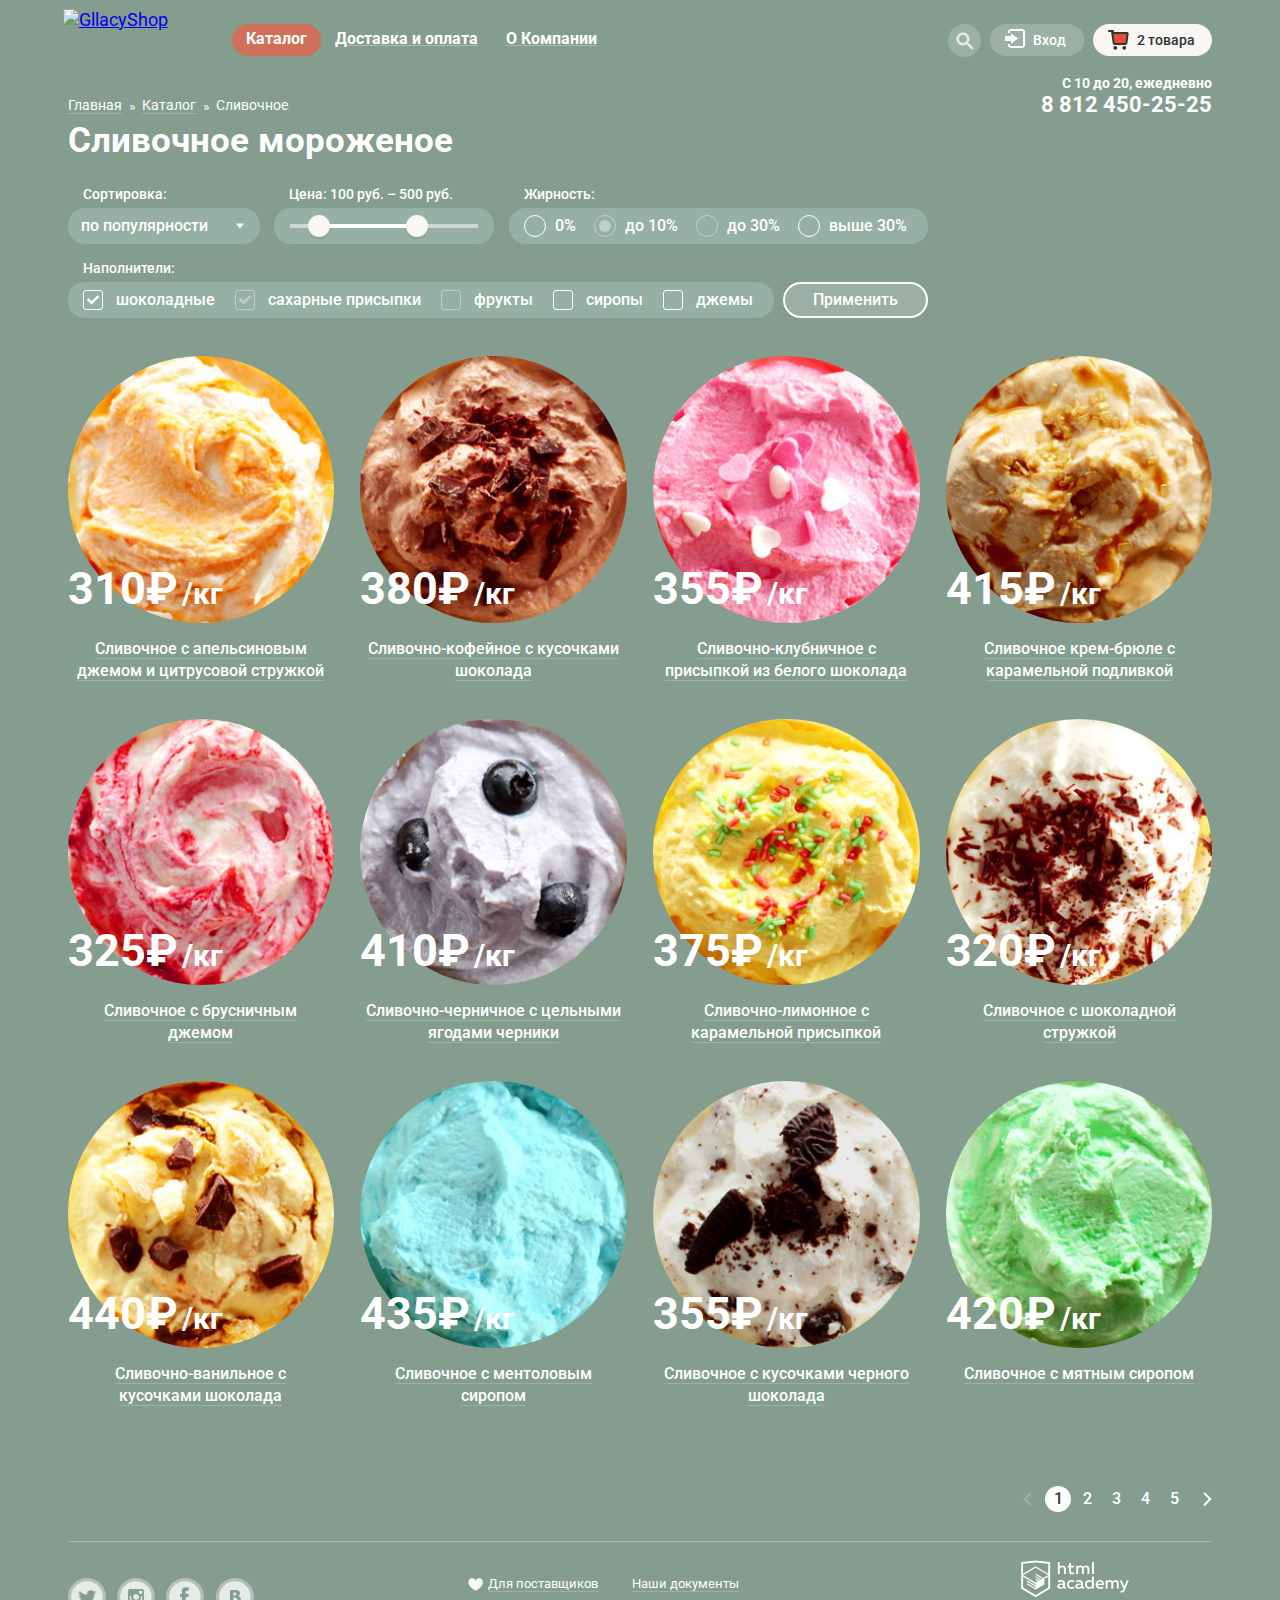
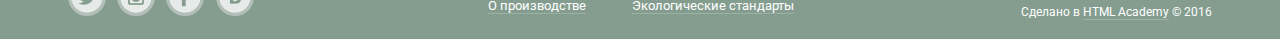
==== commit 5912033d: "final" ====
--- a/catalog.html
+++ b/catalog.html
@@ -3,505 +3,574 @@
 <head>
 	<meta charset="utf-8">
 	<title>Gllacy</title>
+	  <link href="https://fonts.googleapis.com/css?family=Roboto:400,500,700&amp;subset=cyrillic" rel="stylesheet" type="text/css">
 	<link rel="stylesheet" href="css/style.css">
 </head>
-<body>
-	<div class="page-wraper">
-		<header class="page-header">
-			<div class="page-header__logo">
-				<img src="img/Logo.svg" alt="GllacyShop">
-			</div>
-		<nav class="main-nav">
-			<ul class="main-nav__items">
-				<li class="main-nav__item">
-					<a href="/catalog.html" class="main-nav__link">Каталог</a>
-					<ul class="main-nav__popup">
-						<li class="main-nav__popup-item">
-							<a href="/" class="main-nav__popup-header">Новинки</a>
-						</li>
-						<li class="main-nav__popup-item">
-							<a href="/" class="main-nav__popup-link">Сливочное</a>
-						</li>
-						<li class="main-nav__popup-item">
-							<a href="/" class="main-nav__popup-link">Щербеты</a>
-						</li>
-						<li class="main-nav__popup-item">
-							<a href="/" class="main-nav__popup-link">Фруктовый лед</a>
-						</li>
-						<li class="main-nav__popup-item">
-							<a href="/" class="main-nav__popup-link">Мелорин</a>
-						</li>
-					</ul>
-				</li>
-				<li class="main-nav__item">
-					<a href="/" class="main-nav__link">Доставка и оплата</a>
-				</li>
-				<li class="main-nav__item">
-					<a href="/" class="main-nav__link">О компании</a>
-				</li>
-			</ul>
-		</nav>
-
-			<div class="page-header__search">
-				<span class="page-header__search-label">Поиск
-				</span>
-				<form class="page-header__search-form" id="search-form" action="/" method="get">
-					<input type="text" name="search-query" placeholder="Что ищем?">
-				</form>
-			</div>
-
-			<div class="page-header__user">
-				<div class="page-header__user-login">
-					<span class="page-header__label page-header__label--login">Вход</span>
-					<form class="login-form" id="login-form" action="/" method="post">
-						<input type="email" name="email" placeholder="Электронная почта">
-						<input type="password" name="password" placeholder="Пароль">
-						<input class="btn" type="submit" value="Войти">
-						<div class="login-form__link-items">
-						<a class="login-form__link-item" href="#">Забыли пароль?</a>
-						<a class="login-form__link-item" href="#">Новая регистрация</a>
-						</div>
-					</form>
-				</div>
-				<div class="page-header__user-basket">
-					<span class="page-header__label page-header__label--basket">Пусто</span>
-						<div class="page-header__basket-popup">
-						<table class="basket-table">
-							<caption class="visually-hidden">Товары в корзине:</caption>
-							<tbody>
-								<tr class="basket-table__item">
-									<td class="basket-table__col-control">
-										<button class="basket-table__btn basket-table__btn--remove">Удалить</button>
-									</td>
-									<td class="basket-table__col-preview">
-										<img src="img/basket-icon-1.png" alt="Пломбир с апельсиновым джемом">
-									</td>
-									<td class="basket-table__col-label">Пломбир с апельсиновым джемом</td>
-									<td class="basket-table__col-price">
-										<span class="basket-table__amount">1.5кг</span>x
-										<span class = "basket-table__price">200 руб.</span>
-									</td>
-									<td class="basket-table__col-sum">
-										<span class="basket-table__sum">300 руб.</span>
-									</td>
-								</tr>
-								<tr class="basket-table__item">
-									<td class="basket-table__col-control">
-										<button class="basket-table__btn basket-table__btn--remove">Удалить</button>
-									</td>
-
-									<td class="basket-table__col-preview">
-										<img src="img/basket-icon-2.png" alt="Клубничный пломбир с присыпкой из белого шоколада">
-									</td>
-									<td class="basket-table__col-label">
-										Клубничный пломбир с присыпкой из белого шоколада
-									</td>
-									<td class="basket-table__col-price">
-										<span class="basket-table__amount">1.5кг</span>x
-										<span class = "basket-table__price">300 руб.</span>
-									</td>
-									<td class="basket-table__col-sum">
-										<span class="basket-table__sum">450 руб.</span>
-									</td>
-								</tr>
-							</tbody>
-							<tfoot>
-								<tr class="basket-table__item basket-table__item--total">
-								<td colspan = "5">
-									<span class="basket-table__total">
-										750 руб.
-									</span>
-									<a class="btn" href="/">Оформить заказ</a>
-								</td>
-								</tr>
-							</tfoot>
-						</table>
-					</div>
-				</div>
-			</div>
-
-			<div class="page-header__contacts">	
-				<div class="page-header__contacts-days">С 10 до 20, ежедневно</div>
-				<div class="page-header__contacts-tel">8 812 450-25-25</div>
-			</div>
-		</header>
 
 
+<body class="nojs">
+  <div class="page-wrapper">
+    <div class="content-wrapper">
+      <header class="page-header">
+        <div class="page-header__logo">
+          <a href="index.html">
+            <img src="img/logo.svg" width="154" height="64" alt="GllacyShop">
+          </a>
+        </div>
+        <nav class="main-nav">
+          <ul class="main-nav__items">
+            <li class="main-nav__item  main-nav__item--active">
+              <a class="main-nav__link">
+                Каталог
+              </a>
+              <div class="main-nav__popup-wrap">
+                <ul class="main-nav__popup">
+                  <li class="main-nav__popup-item">
+                    <a class="main-nav__popup-link  main-nav__popup-link--title">Новинки</a>
+                  </li>
+                  <li class="main-nav__popup-item">
+                    <a class="main-nav__popup-link  main-nav__popup-link--active">Сливочное</a>
+                  </li>
+                  <li class="main-nav__popup-item">
+                    <a href="#" class="main-nav__popup-link">Щербеты</a>
+                  </li>
+                  <li class="main-nav__popup-item">
+                    <a href="#" class="main-nav__popup-link">Фруктовый лёд</a>
+                  </li>
+                  <li class="main-nav__popup-item">
+                    <a href="#" class="main-nav__popup-link">Мелорин</a>
+                  </li>
+                </ul>
+              </div>
+            </li>
+            <li class="main-nav__item">
+              <a href="#" class="main-nav__link">
+                Доставка и оплата
+              </a>
+            </li>
+            <li class="main-nav__item">
+              <a href="#" class="main-nav__link">
+                О Компании
+              </a>
+            </li>
+          </ul>
+        </nav>
+        <div class="page-header__btn  page-header__btn--search">
+          Поиск
+          <div class="page-header__popup-wrap  page-header__popup-wrap--extra-space">
+            <form class="page-header__search-form" id="search-form" action="/" method="get">
+              <input type="text" name="search-query" placeholder="Что ищем?">
+            </form>
+          </div>
+        </div>
+        <div class="page-header__user">
+          <div class="page-header__btn  page-header__btn--login">
+            Вход
+            <div class="page-header__popup-wrap">
+              <form class="login-form" id="login-form" action="/" method="post">
+                <input type="email" name="email" placeholder="Электронная почта">
+                <input type="password" name="password" placeholder="Пароль">
+                <input class="btn" type="submit" value="Войти">
+                <div class="login-form__links">
+                  <a class="login-form__link" href="#">
+                    <span class="login-form__link-content">Забыли пароль?</span>
+                  </a>
+                  <a class="login-form__link" href="#">
+                    <span class="login-form__link-content">Новая регистрация</span>
+                  </a>
+                </div>
+              </form>
+            </div>
+          </div>
+          <div class="page-header__btn  page-header__btn--basket-full">
+            2 товара
+            <div class="page-header__popup-wrap">
+              <table class="basket-table">
+                <caption class="visually-hidden">Товары в корзине:</caption>
+                <tbody>
+                  <tr class="basket-table__item">
+                    <td class="basket-table__col  basket-table__col--control">
+                      <button class="basket-table__btn  basket-table__btn--remove">Удалить</button>
+                    </td>
+                    <td class="basket-table__col  basket-table__col--preview">
+                      <img src="img/ice-cream-icon-1.gif" width="33" height="33" alt="Пломбир с апельсиновым джемом">
+                    </td>
+                    <td class="basket-table__col  basket-table__col--label">
+                      Пломбир с апельсиновым джемом
+                    </td>
+                    <td class="basket-table__col  basket-table__col--price">
+                      <span class="basket-table__amount">1,5 кг</span> x
+                      <span class="basket-table__price">200 руб.</span>
+                    </td>
+                    <td class="basket-table__col  basket-table__col--sum">
+                      300 руб.
+                    </td>
+                  </tr>
+                  <tr class="basket-table__item">
+                    <td class="basket-table__col  basket-table__col--control">
+                      <button class="basket-table__btn  basket-table__btn--remove">Удалить</button>
+                    </td>
+                    <td class="basket-table__col  basket-table__col--preview">
+                      <img src="img/ice-cream-icon-2.gif" width="33" height="33" alt="Клубничный пломбир с присыпкой из белого шоколада">
+                    </td>
+                    <td class="basket-table__col  basket-table__col--label">
+                      Клубничный пломбир с присыпкой из белого шоколада
+                    </td>
+                    <td class="basket-table__col  basket-table__col--price">
+                      <span class="basket-table__amount">1,5 кг</span> x
+                      <span class="basket-table__price">300 руб.</span>
+                    </td>
+                    <td class="basket-table__col  basket-table__col--sum">
+                      450 руб.
+                    </td>
+                  </tr>
+                </tbody>
+                <tfoot>
+                  <tr class="basket-table__item  basket-table__item--total">
+                    <td colspan="5">
+                      <div class="basket-table__total">Итого: 750 руб.</div>
+                      <a class="btn  btn--tiny" href="/">Оформить заказ</a>
+                    </td>
+                  </tr>
+                </tfoot>
+              </table>
+            </div>
+          </div>
+        </div>
+        <div class="page-header__contacts">
+          <div class="page-header__contacts-days">С 10 до 20, ежедневно </div>
+          <div class="page-header__contacts-tel">8 812 450-25-25</div>
+        </div>
+      </header>
+      <main class="page-content">
+        <div class="breadcrumbs">
+          <ul class="breadcrumbs__items">
+            <li class="breadcrumbs__item">
+              <a class="breadcrumbs__link" href="index.html">
+                <span class="breadcrumbs__link-content">Главная</span>
+              </a>
+            </li>
+            <li class="breadcrumbs__item">
+              <a class="breadcrumbs__link" href="#">
+                <span class="breadcrumbs__link-content">Каталог</span>
+              </a>
+            </li>
+            <li class="breadcrumbs__item">
+              <a class="breadcrumbs__link  breadcrumbs__link--active">
+                <span class="breadcrumbs__link-content">Сливочное</span>
+              </a>
+            </li>
+          </ul>
+        </div>
+        <section class="catalog">
+          <h2 class="catalog__header">Сливочное мороженое</h2>
+          <section class="catalog__filter">
+            <h3 class="visually-hidden">Отфильтровать список:</h3>
+            <form class="filter-form" id="filter-form" action="/" method="get">
+              <fieldset class="filter-form__item">
+                <legend class="filter-form__title">Сортировка:</legend>
+                <select class="filter-form__sort" name="sort">
+                  <option value="pop">по популярности</option>
+                  <option value="expensive">сначала недорогие</option>
+                  <option value="cheap">сначала дорогие</option>
+                  <option value="fatcontent">по жирности</option>
+                </select>
+                <span class="filter-form__sort-icon"></span>
+              </fieldset>
+              <fieldset class="filter-form__item">
+                <legend class="filter-form__title">
+                  Цена:
+                  <span class="filter-form__price-label">
+                  <output class="catalog__lower-cost" name="lower-cost">100 руб.</output> –
+                  <output class="catalog__upper-cost" name="upper-cost">500 руб.</output>
+                </span>
+                </legend>
+                <div class="filter-form__price-range">
+                  От
+                  <input type="text" name="min-price" value="100" pattern="[0-9]*"> до
+                  <input type="text" name="max-price" value="500" pattern="[0-9]*">
+                  <div class="filter-form__price-control">
+                    <div class="filter-form__range-scale">
+                      <div class="filter-form__range-bar"></div>
+                    </div>
+                    <div class="filter-form__range-toggle  filter-form__range-toggle--min"></div>
+                    <div class="filter-form__range-toggle  filter-form__range-toggle--max"></div>
+                  </div>
+                </div>
+              </fieldset>
+              <fieldset class="filter-form__item">
+                <legend class="filter-form__title">Жирность:</legend>
+                <ul class="filter-form__fatcontent">
+                  <li class="filter-form__fatcontent-item">
+                    <label class="filter-form__radio-control">
+                      <input type="radio" name="fatcontent" value="0">
+                      <span class="filter-form__radio-icon"></span>
+                      <span class="filter-form__radio-label">0%</span>
+                    </label>
+                  </li>
+                  <li class="filter-form__fatcontent-item">
+                    <label class="filter-form__radio-control">
+                      <input type="radio" name="fatcontent" value="b10" checked disabled>
+                      <span class="filter-form__radio-icon"></span>
+                      <span class="filter-form__radio-label">до 10%</span>
+                    </label>
+                  </li>
+                  <li class="filter-form__fatcontent-item">
+                    <label class="filter-form__radio-control">
+                      <input type="radio" name="fatcontent" value="b30" disabled>
+                      <span class="filter-form__radio-icon"></span>
+                      <span class="filter-form__radio-label">до 30%</span>
+                    </label>
+                  </li>
+                  <li class="filter-form__fatcontent-item">
+                    <label class="filter-form__radio-control">
+                      <input type="radio" name="fatcontent" value="a30">
+                      <span class="filter-form__radio-icon"></span>
+                      <span class="filter-form__radio-label">выше 30%</span>
+                    </label>
+                  </li>
+                </ul>
+              </fieldset>
+              <fieldset class="filter-form__item">
+                <legend class="filter-form__title">Наполнители:</legend>
+                <ul class="filter-form__fillers">
+                  <li class="filter-form__fillers-item">
+                    <label class="filter-form__checkbox-control">
+                      <input type="checkbox" name="filler-chocolate" checked>
+                      <span class="filter-form__checkbox-icon"></span>
+                      <span class="filter-form__checkbox-label">шоколадные</span>
+                    </label>
+                  </li>
+                  <li class="filter-form__fillers-item">
+                    <label class="filter-form__checkbox-control">
+                      <input type="checkbox" name="filler-sugar" checked disabled>
+                      <span class="filter-form__checkbox-icon"></span>
+                      <span class="filter-form__checkbox-label">сахарные присыпки</span>
+                    </label>
+                  </li>
+                  <li class="filter-form__fillers-item">
+                    <label class="filter-form__checkbox-control">
+                      <input type="checkbox" name="filler-fruit" disabled>
+                      <span class="filter-form__checkbox-icon"></span>
+                      <span class="filter-form__checkbox-label">фрукты</span>
+                    </label>
+                  </li>
+                  <li class="filter-form__fillers-item">
+                    <label class="filter-form__checkbox-control">
+                      <input type="checkbox" name="filler-syrup">
+                      <span class="filter-form__checkbox-icon"></span>
+                      <span class="filter-form__checkbox-label">сиропы</span>
+                    </label>
+                  </li>
+                  <li class="filter-form__fillers-item">
+                    <label class="filter-form__checkbox-control">
+                      <input type="checkbox" name="filler-jam">
+                      <span class="filter-form__checkbox-icon"></span>
+                      <span class="filter-form__checkbox-label">джемы</span>
+                    </label>
+                  </li>
+                </ul>
+              </fieldset>
+              <input class="filter-form__btn" type="submit" value="Применить">
+            </form>
+          </section>
+          <section class="catalog__list">
+            <h3 class="visually-hidden">Найденные позиции:</h3>
+            <div class="catalog__list-items">
+              <div class="product-item">
+                <div class="product-item__preview">
+                  <div class="product-item__img-wrap">
+                    <img class="product-item__img" src="img/ice-cream-1.jpg" width="267" height="267" alt="Мороженое">
+                  </div>
+                  <div class="product-item__price">
+                    <span class="product-item__cost">310&#8381;</span>
+                    <span class="product-item__amount">/кг</span>
+                  </div>
+                </div>
+                <div class="product-item__desc">
+                  <a href="#" class="product-item__link">
+                    <span class="product-item__link-content">Сливочное с апельсиновым джемом и цитрусовой стружкой</span>
+                  </a>
+                </div>
+                <div class="product-item__hover-wrap">
+                  <a class="btn  product-item__btn" href="#">Быстрый просмотр</a>
+                </div>
+              </div>
+              <div class="product-item">
+                <div class="product-item__preview">
+                  <div class="product-item__img-wrap">
+                    <img class="product-item__img" src="img/ice-cream-2.jpg" width="267" height="267" alt="Мороженое">
+                  </div>
+                  <div class="product-item__price">
+                    <span class="product-item__cost">380&#8381;</span>
+                    <span class="product-item__amount">/кг</span>
+                  </div>
+                </div>
+                <div class="product-item__desc">
+                  <a href="#" class="product-item__link">
+                    <span class="product-item__link-content">Сливочно-кофейное с кусочками шоколада</span>
+                  </a>
+                </div>
+                <div class="product-item__hover-wrap">
+                  <a class="btn  product-item__btn" href="#">Быстрый просмотр</a>
+                </div>
+              </div>
+              <div class="product-item">
+                <div class="product-item__preview">
+                  <div class="product-item__img-wrap">
+                    <img class="product-item__img" src="img/ice-cream-3.jpg" width="267" height="267" alt="Мороженое">
+                  </div>
+                  <div class="product-item__price">
+                    <span class="product-item__cost">355&#8381;</span>
+                    <span class="product-item__amount">/кг</span>
+                  </div>
+                </div>
+                <div class="product-item__desc">
+                  <a href="#" class="product-item__link">
+                    <span class="product-item__link-content">Сливочно-клубничное с присыпкой из белого шоколада</span>
+                  </a>
+                </div>
+                <div class="product-item__hover-wrap">
+                  <a class="btn  product-item__btn" href="#">Быстрый просмотр</a>
+                </div>
+              </div>
+              <div class="product-item">
+                <div class="product-item__preview">
+                  <div class="product-item__img-wrap">
+                    <img class="product-item__img" src="img/ice-cream-4.jpg" width="267" height="267" alt="Мороженое">
+                  </div>
+                  <div class="product-item__price">
+                    <span class="product-item__cost">415&#8381;</span>
+                    <span class="product-item__amount">/кг</span>
+                  </div>
+                </div>
+                <div class="product-item__desc">
+                  <a href="#" class="product-item__link">
+                    <span class="product-item__link-content">Сливочное крем-брюле с карамельной подливкой</span>
+                  </a>
+                </div>
+                <div class="product-item__hover-wrap">
+                  <a class="btn  product-item__btn" href="#">Быстрый просмотр</a>
+                </div>
+              </div>
+              <div class="product-item">
+                <div class="product-item__preview">
+                  <div class="product-item__img-wrap">
+                    <img class="product-item__img" src="img/ice-cream-5.jpg" width="267" height="267" alt="Мороженое">
+                  </div>
+                  <div class="product-item__price">
+                    <span class="product-item__cost">325&#8381;</span>
+                    <span class="product-item__amount">/кг</span>
+                  </div>
+                </div>
+                <div class="product-item__desc">
+                  <a href="#" class="product-item__link">
+                    <span class="product-item__link-content">Сливочное с брусничным джемом</span>
+                  </a>
+                </div>
+                <div class="product-item__hover-wrap">
+                  <a class="btn  product-item__btn" href="#">Быстрый просмотр</a>
+                </div>
+              </div>
+              <div class="product-item">
+                <div class="product-item__preview">
+                  <div class="product-item__img-wrap">
+                    <img class="product-item__img" src="img/ice-cream-6.jpg" width="267" height="267" alt="Мороженое">
+                  </div>
+                  <div class="product-item__price">
+                    <span class="product-item__cost">410&#8381;</span>
+                    <span class="product-item__amount">/кг</span>
+                  </div>
+                </div>
+                <div class="product-item__desc">
+                  <a href="#" class="product-item__link">
+                    <span class="product-item__link-content">Сливочно-черничное с цельными ягодами черники</span>
+                  </a>
+                </div>
+                <div class="product-item__hover-wrap">
+                  <a class="btn  product-item__btn" href="#">Быстрый просмотр</a>
+                </div>
+              </div>
+              <div class="product-item">
+                <div class="product-item__preview">
+                  <div class="product-item__img-wrap">
+                    <img class="product-item__img" src="img/ice-cream-7.jpg" width="267" height="267" alt="Мороженое">
+                  </div>
+                  <div class="product-item__price">
+                    <span class="product-item__cost">375&#8381;</span>
+                    <span class="product-item__amount">/кг</span>
+                  </div>
+                </div>
+                <div class="product-item__desc">
+                  <a href="#" class="product-item__link">
+                    <span class="product-item__link-content">Сливочно-лимонное с карамельной присыпкой</span>
+                  </a>
+                </div>
+                <div class="product-item__hover-wrap">
+                  <a class="btn  product-item__btn" href="#">Быстрый просмотр</a>
+                </div>
+              </div>
+              <div class="product-item">
+                <div class="product-item__preview">
+                  <div class="product-item__img-wrap">
+                    <img class="product-item__img" src="img/ice-cream-8.jpg" width="267" height="267" alt="Мороженое">
+                  </div>
+                  <div class="product-item__price">
+                    <span class="product-item__cost">320&#8381;</span>
+                    <span class="product-item__amount">/кг</span>
+                  </div>
+                </div>
+                <div class="product-item__desc">
+                  <a href="#" class="product-item__link">
+                    <span class="product-item__link-content">Сливочное с шоколадной стружкой</span>
+                  </a>
+                </div>
+                <div class="product-item__hover-wrap">
+                  <a class="btn  product-item__btn" href="#">Быстрый просмотр</a>
+                </div>
+              </div>
+              <div class="product-item">
+                <div class="product-item__preview">
+                  <div class="product-item__img-wrap">
+                    <img class="product-item__img" src="img/ice-cream-9.jpg" width="267" height="267" alt="Мороженое">
+                  </div>
+                  <div class="product-item__price">
+                    <span class="product-item__cost">440&#8381;</span>
+                    <span class="product-item__amount">/кг</span>
+                  </div>
+                </div>
+                <div class="product-item__desc">
+                  <a href="#" class="product-item__link">
+                    <span class="product-item__link-content">Сливочно-ванильное с кусочками шоколада</span>
+                  </a>
+                </div>
+                <div class="product-item__hover-wrap">
+                  <a class="btn  product-item__btn" href="#">Быстрый просмотр</a>
+                </div>
+              </div>
+              <div class="product-item">
+                <div class="product-item__preview">
+                  <div class="product-item__img-wrap">
+                    <img class="product-item__img" src="img/ice-cream-10.jpg" width="267" height="267" alt="Мороженое">
+                  </div>
+                  <div class="product-item__price">
+                    <span class="product-item__cost">435&#8381;</span>
+                    <span class="product-item__amount">/кг</span>
+                  </div>
+                </div>
+                <div class="product-item__desc">
+                  <a href="#" class="product-item__link">
+                    <span class="product-item__link-content">Сливочноe с ментоловым сиропом</span>
+                  </a>
+                </div>
+                <div class="product-item__hover-wrap">
+                  <a class="btn  product-item__btn" href="#">Быстрый просмотр</a>
+                </div>
+              </div>
+              <div class="product-item">
+                <div class="product-item__preview">
+                  <div class="product-item__img-wrap">
+                    <img class="product-item__img" src="img/ice-cream-11.jpg" width="267" height="267" alt="Мороженое">
+                  </div>
+                  <div class="product-item__price">
+                    <span class="product-item__cost">355&#8381;</span>
+                    <span class="product-item__amount">/кг</span>
+                  </div>
+                </div>
+                <div class="product-item__desc">
+                  <a href="#" class="product-item__link">
+                    <span class="product-item__link-content">Сливочное с кусочками черного шоколада</span>
+                  </a>
+                </div>
+                <div class="product-item__hover-wrap">
+                  <a class="btn  product-item__btn" href="#">Быстрый просмотр</a>
+                </div>
+              </div>
+              <div class="product-item">
+                <div class="product-item__preview">
+                  <div class="product-item__img-wrap">
+                    <img class="product-item__img" src="img/ice-cream-12.jpg" width="267" height="267" alt="Мороженое">
+                  </div>
+                  <div class="product-item__price">
+                    <span class="product-item__cost">420&#8381;</span>
+                    <span class="product-item__amount">/кг</span>
+                  </div>
+                </div>
+                <div class="product-item__desc">
+                  <a href="#" class="product-item__link">
+                    <span class="product-item__link-content">Сливочное с мятным сиропом</span>
+                  </a>
+                </div>
+                <div class="product-item__hover-wrap">
+                  <a class="btn  product-item__btn" href="#">Быстрый просмотр</a>
+                </div>
+              </div>
+            </div>
+          </section>
+          <div class="paginator">
+            <a class="paginator__arrow  paginator__arrow--prev  paginator__arrow--inactive" href="">&lt;</a>
+            <a class="paginator__page-link  paginator__page-link--active">1</a>
+            <a class="paginator__page-link" href="#2">2</a>
+            <a class="paginator__page-link" href="#3">3</a>
+            <a class="paginator__page-link" href="#4">4</a>
+            <a class="paginator__page-link" href="#5">5</a>
+            <a class="paginator__arrow  paginator__arrow--next" href="">&gt;</a>
+          </div>
+        </section>
+      </main>
+      <footer class="page-footer">
+        <section class="social-links">
+          <h2 class="visually-hidden">Мы в социальных сетях:</h2>
+          <div class="social-links__items">
+            <a class="social-links__item  social-links__item--tw" target="blank" href="http://twitter.com">Твиттер</a>
+            <a class="social-links__item  social-links__item--inst" target="blank" href="https://www.instagram.com">Инстаграм</a>
+            <a class="social-links__item  social-links__item--fb" target="blank" href="http://facebook.com">Фейсбук</a>
+            <a class="social-links__item  social-links__item--vk" target="blank" href="http://vk.com">Вконтакте</a>
+          </div>
+        </section>
+        <div class="page-footer__nav">
+          <div class="page-footer__nav-col">
+            <ul class="page-footer__nav-items">
+              <li class="page-footer__nav-item  page-footer__nav-item--like">
+                <a class="page-footer__link" href="#">
+                  <span class="page-footer__link-content">Для поставщиков</span>
+                </a>
+              </li>
+              <li class="page-footer__nav-item">
+                <a class="page-footer__link" href="#">
+                  <span class="page-footer__link-content">О производстве</span>
+                </a>
+              </li>
+            </ul>
+          </div>
+          <div class="page-footer__nav-col">
+            <ul class="page-footer__nav-items">
+              <li class="page-footer__nav-item">
+                <a class="page-footer__link" href="#">
+                  <span class="page-footer__link-content">Наши документы</span>
+                </a>
+              </li>
+              <li class="page-footer__nav-item">
+                <a class="page-footer__link" href="#">
+                  <span class="page-footer__link-content">Экологические стандарты</span>
+                </a>
+              </li>
+            </ul>
+          </div>
+        </div>
+        <div class="page-footer__copyright">
+          <img class="page-footer__copyright-logo" src="img/htmacademy-logo.png" width="108" height="38" alt="HTML Academy">
+          <div class="page-footer__copyright-label">
+            Сделано в
+            <a class="page-footer__link" href="https://htmlacademy.ru">
+              <span class="page-footer__link-content">HTML Academy</span>
+            </a> © 2016
+          </div>
+        </div>
+      </footer>
+    </div>
+  </div>
+  <script src="js/script.js"></script>
+</body>
 
-		<main class="page-content">
-			<div class="breadcrumbs">
-				<ul class="breadcrumbs__items">
-
-					<li class="breadcrumbs__item">
-						<a class="breadcrumbs__link" href="index.html">Главная</a>
-					</li>
-
-					<li class="breadcrumbs__item">
-						<a href="#" class="breadcrumbs__link">Каталог</a>
-					</li>
-
-					<li class="breadcrumbs__item">
-						<a href="#" class="breadcrumbs__link">Сливочное</a>
-					</li>
-
-				</ul>
-			</div>
-
-
-			<section class="catalog">
-				<h2 class="catalog__header">Сливочное мороженное</h2>
-				<section class="catalog__filter">
-				<h3 class="visually-hidden">Отфильтровать список:</h3>
-				<form class="filter-form" id="filter-form" action="/" method="get">
-					<fieldset class="filter-form__item">
-						<legend class="filter-form__title">Сортировка:</legend>
-						<select class="filter-form__sort" name="sort">
-							<option value="pop">по популярности</option>
-							<option value="price">по цене</option>
-							<option value="novelty">новинки</option>
-						</select>
-					</fieldset>
-					<fieldset class="filter-form__item">
-						<legend class="filter-form__title">Цена:
-						<span class="filter-form__price-label filter-form__price-label--nojs">
-							<output class="catalog__lower-cost" name="lower-cost">100 руб.</output> -
-							<output class="catalog__upper-cost" name="upper-cost">500 руб.</output>
-						</span>
-						</legend>
-						<div class="filter-form__price-range">
-							От
-							<input type="text" name="min-price" value="100" pattern="[0-9]*">
-							до
-							<input type="text" name="max-price" value="500" pattern="[0-9]*">
-							<div class="filter-form__price-control filter-form__price-control--nojs">
-								<div class="filter-form__range-scale">
-									<div class="filter-form__range-bar"></div>
-								</div>
-								<div class="filter-form__range-min-toggle"></div>
-								<div class="filter-form__range-max-toggle"></div>
-							</div>
-						</div>
-					</fieldset>
-					<fieldset class="filter-form__item">
-						<legend class="filter-form__title">Жирность:</legend>
-						<ul class="filter-form__fatcontent">
-							<li class="filter-form__fatcontent-item">
-								<label class="filter-form__radio-control">
-									<input type="radio" name="fatcontent" value="0">
-									<span class="filter-form__radio-icon"></span>
-									<span class="filter-form__radio-label">0%</span>
-								</label>
-							</li>
-
-							<li class="filter-form__fatcontent-item">
-								<label class="filter-form__radio-control">
-									<input type="radio" name="fatcontent" value="b10" checked>
-									<span class="filter-form__radio-icon"></span>
-									<span class="filter-form__radio-label">до 10%</span>
-								</label>
-							</li>
-
-							<li class="filter-form__fatcontent-item">
-								<label class="filter-form__radio-control">
-									<input type="radio" name="fatcontent" value="b30">
-									<span class="filter-form__radio-icon"></span>
-									<span class="filter-form__radio-label">до 30%</span>
-								</label>
-							</li>
-
-							<li class="filter-form__fatcontent-item">
-								<label class="filter-form__radio-control">
-									<input type="radio" name="fatcontent" value="a30">
-									<span class="filter-form__radio-icon"></span>
-									<span class="filter-form__radio-label">выше 30%</span>
-								</label>
-							</li>
-						</ul>
-					</fieldset>
-					<fieldset class="filter-form__item">
-						<legend class="filter-form__title">Наполнители:</legend>
-							<ul class="filter-form__fillers">
-								<li class="filter-form__fillers-item">
-									<label class="filter-form__checkbox-control">
-										<input type="checkbox" name="filler-chocolate" checked>
-										<span class="filter-form__checkbox-icon"></span>
-										<span class="filter-form__checkbox-label">шоколадные</span>
-									</label>
-								</li>
-
-								<li class="filter-form__fillers-item">
-									<label class="filter-form__checkbox-control">
-										<input type="checkbox" name="filler-sugar" checked>
-										<span class="filter-form__checkbox-icon"></span>
-										<span class="filter-form__checkbox-label">сахарные присыпки</span>
-									</label>
-								</li>
-
-								<li class="filter-form__fillers-item">
-									<label class="filter-form__checkbox-control">
-										<input type="checkbox" name="filler-fruit">
-										<span class="filter-form__checkbox-icon"></span>
-										<span class="filter-form__checkbox-label">фрукты</span>
-									</label>
-								</li>
-
-								<li class="filter-form__fillers-item">
-									<label class="filter-form__checkbox-control">
-										<input type="checkbox" name="filler-syrup">
-										<span class="filter-form__checkbox-icon"></span>
-										<span class="filter-form__checkbox-label">сиропы</span>
-									</label>
-								</li>
-
-								<li class="filter-form__fillers-item">
-									<label class="filter-form__checkbox-control">
-										<input type="checkbox" name="filler-jam">
-										<span class="filter-form__checkbox-icon"></span>
-										<span class="filter-form__checkbox-label">джемы</span>
-									</label>
-								</li>
-							</ul>
-					</fieldset>
-					<input class="filter-form__btn" type="submit" value="Применить">
-				</form>
-				</section>	
-				<section class="catalog__list">
-					<h3 class="visually-hidden">Найденные позиции:</h3>
-					<div class="catalog__list-items">
-						<div class="product-item">
-							<div class="product-item__img-wrap">
-								<img class="product-item__img" src="img/ice-cream-1.jpg" width="267"
-								height="267" alt="Сливочное с апельсиновым джемом и цитрусовой стружкой">
-							</div>
-							<div class="product-item__price">
-								<span class="product-item__cost">310 Р</span>
-								<span class="product-item__mount">/кг</span>
-							</div>
-							<p class="product-item__desc">Сливочное с апельсиновым джемом и цитрусовой стружкой</p>
-							<div class="product-item__hover-wrap">
-								<button class="btn product-item__btn">Быстрый просмотр</button>
-							</div>
-						</div>
-
-						<div class="product-item">
-							<div class="product-item__img-wrap">
-								<img class="product-item__img" src="img/ice-cream-2.jpg" width="267"
-								height="267" alt="Сливочно-кофейное с кусочками шоколада">
-							</div>
-							<div class="product-item__price">
-								<span class="product-item__cost">380 Р</span>
-								<span class="product-item__mount">/кг</span>
-							</div>
-							<p class="product-item__desc">Сливочно-кофейное с кусочками шоколада</p>
-							<div class="product-item__hover-wrap">
-								<button class="btn product-item__btn">Быстрый просмотр</button>
-							</div>
-						</div>
-
-						<div class="product-item">
-							<div class="product-item__img-wrap">
-								<img class="product-item__img" src="img/ice-cream-3.jpg" width="267"
-								height="267" alt="Сливочно-клубничное с присыпкой из белого шоколада">
-							</div>
-							<div class="product-item__price">
-								<span class="product-item__cost">355 Р</span>
-								<span class="product-item__mount">/кг</span>
-							</div>
-							<p class="product-item__desc">Сливочно-клубничное с присыпкой из белого шоколада</p>
-							<div class="product-item__hover-wrap">
-								<button class="btn product-item__btn">Быстрый просмотр</button>
-							</div>
-						</div>
-
-						<div class="product-item">
-							<div class="product-item__img-wrap">
-								<img class="product-item__img" src="img/ice-cream-4.jpg" width="267"
-								height="267" alt="Сливочное крем-брюле с карамельной подливкой">
-							</div>
-							<div class="product-item__price">
-								<span class="product-item__cost">415 Р</span>
-								<span class="product-item__mount">/кг</span>
-							</div>
-							<p class="product-item__desc">Сливочное крем-брюле с карамельной подливкой</p>
-							<div class="product-item__hover-wrap">
-								<button class="btn product-item__btn">Быстрый просмотр</button>
-							</div>
-						</div>
-						
-						<div class="product-item">
-							<div class="product-item__img-wrap">
-								<img class="product-item__img" src="img/ice-cream-5.jpg" width="267"
-								height="267" alt="Сливочное с брусничным джемом">
-							</div>
-							<div class="product-item__price">
-								<span class="product-item__cost">325 Р</span>
-								<span class="product-item__mount">/кг</span>
-							</div>
-							<p class="product-item__desc">Сливочное с брусничным джемом</p>
-							<div class="product-item__hover-wrap">
-								<button class="btn product-item__btn">Быстрый просмотр</button>
-							</div>
-						</div>
-
-						<div class="product-item">
-							<div class="product-item__img-wrap">
-								<img class="product-item__img" src="img/ice-cream-6.jpg" width="267"
-								height="267" alt="Сливочно-черничное с цельными ягодами">
-							</div>
-							<div class="product-item__price">
-								<span class="product-item__cost">410 Р</span>
-								<span class="product-item__mount">/кг</span>
-							</div>
-							<p class="product-item__desc">Сливочно-черничное с цельными ягодами</p>
-							<div class="product-item__hover-wrap">
-								<button class="btn product-item__btn">Быстрый просмотр</button>
-							</div>
-						</div>
-
-						<div class="product-item">
-							<div class="product-item__img-wrap">
-								<img class="product-item__img" src="img/ice-cream-7.jpg" width="267"
-								height="267" alt="Сливочно-лимонное с карамельной присыпкой">
-							</div>
-							<div class="product-item__price">
-								<span class="product-item__cost">375 Р</span>
-								<span class="product-item__mount">/кг</span>
-							</div>
-							<p class="product-item__desc">Сливочно-лимонное с карамельной присыпкой</p>
-							<div class="product-item__hover-wrap">
-								<button class="btn product-item__btn">Быстрый просмотр</button>
-							</div>
-						</div>
-
-						<div class="product-item">
-							<div class="product-item__img-wrap">
-								<img class="product-item__img" src="img/ice-cream-8.jpg" width="267"
-								height="267" alt="Сливочное с шоколадной стружкой">
-							</div>
-							<div class="product-item__price">
-								<span class="product-item__cost">320 Р</span>
-								<span class="product-item__mount">/кг</span>
-							</div>
-							<p class="product-item__desc">Сливочное с шоколадной стружкой</p>
-							<div class="product-item__hover-wrap">
-								<button class="btn product-item__btn">Быстрый просмотр</button>
-							</div>
-						</div>
-
-
-						<div class="product-item">
-							<div class="product-item__img-wrap">
-								<img class="product-item__img" src="img/ice-cream-9.jpg" width="267"
-								height="267" alt="Сливочно-ванильное с кусочками шоколада">
-							</div>
-							<div class="product-item__price">
-								<span class="product-item__cost">440 Р</span>
-								<span class="product-item__mount">/кг</span>
-							</div>
-							<p class="product-item__desc">Сливочно-ванильное с кусочками шоколада</p>
-							<div class="product-item__hover-wrap">
-								<button class="btn product-item__btn">Быстрый просмотр</button>
-							</div>
-						</div>
-
-
-						<div class="product-item">
-							<div class="product-item__img-wrap">
-								<img class="product-item__img" src="img/ice-cream-10.jpg" width="267"
-								height="267" alt="Сливочное с ментоловым сиропом">
-							</div>
-							<div class="product-item__price">
-								<span class="product-item__cost">435 Р</span>
-								<span class="product-item__mount">/кг</span>
-							</div>
-							<p class="product-item__desc">Сливочное с ментоловым сиропом</p>
-							<div class="product-item__hover-wrap">
-								<button class="btn product-item__btn">Быстрый просмотр</button>
-							</div>
-						</div>
-
-
-						<div class="product-item">
-							<div class="product-item__img-wrap">
-								<img class="product-item__img" src="img/ice-cream-11.jpg" width="267"
-								height="267" alt="Сливочное с кусочками черного шоколада">
-							</div>
-							<div class="product-item__price">
-								<span class="product-item__cost">355 Р</span>
-								<span class="product-item__mount">/кг</span>
-							</div>
-							<p class="product-item__desc">Сливочное с кусочками черного шоколада</p>
-							<div class="product-item__hover-wrap">
-								<button class="btn product-item__btn">Быстрый просмотр</button>
-							</div>
-						</div>
-
-
-						<div class="product-item">
-							<div class="product-item__img-wrap">
-								<img class="product-item__img" src="img/ice-cream-12.jpg" width="267"
-								height="267" alt="Сливочное с мятным сиропом">
-							</div>
-							<div class="product-item__price">
-								<span class="product-item__cost">420 Р</span>
-								<span class="product-item__mount">/кг</span>
-							</div>
-							<p class="product-item__desc">Сливочное с мятным сиропом</p>
-							<div class="product-item__hover-wrap">
-								<button class="btn product-item__btn">Быстрый просмотр</button>
-							</div>
-						</div>
-					</div>
-				</section>
-				<div class="paginator">
-					<a class="paginator__page-link paginator__page-link--prev" href="">&lt;</a>
-					<a class="paginator__page-link paginator__page-link--active">1</a>
-					<a href="#" class="paginator__page-link">2</a>
-					<a href="#" class="paginator__page-link">3</a>
-					<a href="#" class="paginator__page-link">4</a>
-					<a href="#" class="paginator__page-link">5</a>
-					<a class="paginator__page-link paginator__page-link--next" href="">&gt;</a>
-				</div>			
-			</section>
-		</main>
-		<footer class="page-footer">
-			<section class="social">
-				<h2 class="visually-hidden">Мы в социальных сетях:</h2>
-					<a class="social__btn social__btn--tw" href="http://twitter.com">Твиттер</a>
-					<a class="social__btn social__btn--inst" href="https://www.instagram.com">Инстаграм</a>
-					<a class="social__btn social__btn--fb" href="http://facebook.com">Фейсбук</a>
-					<a class="social__btn social__btn--vk" href="http://vk.com">Вконтакте</a>
-			</section>
-				<div class="page-footer__nav">
-					<ul class="page-footer__nav-items">
-						<li class="page-footer__nav-item page-footer__nav-item--like">
-							<a class="page-footer__nav-link" href="#">Для поставщиков</a>
-						</li>
-
-						<li class="page-footer__nav-item">
-							<a class="page-footer__nav-link" href="#">О производстве</a>
-						</li>
-
-						<li class="page-footer__nav-item">
-							<a class="page-footer__nav-link" href="#">Наши документы</a>
-						</li>
-
-						<li class="page-footer__nav-item">
-							<a class="page-footer__nav-link" href="#">Экологические стандарты</a>
-						</li>
-
-					</ul>
-				</div>
-
-				<div class="page-footer__copyright">
-					<img class="page-footer__copyright-logo" src="img/logo-htmlacademy-small" width="108" height="38" alt="HTML Academy">
-						<div class="page-footer__copyright-label">
-						Сделано в <a class="page-footer__copyright-link" href="https://htmlacademy.ru">HTML Academy</a> © 2016
-						</div>
-				</div>
-
-		</footer>
-		</div>
-							
-	</body>
-</html>+</html>
